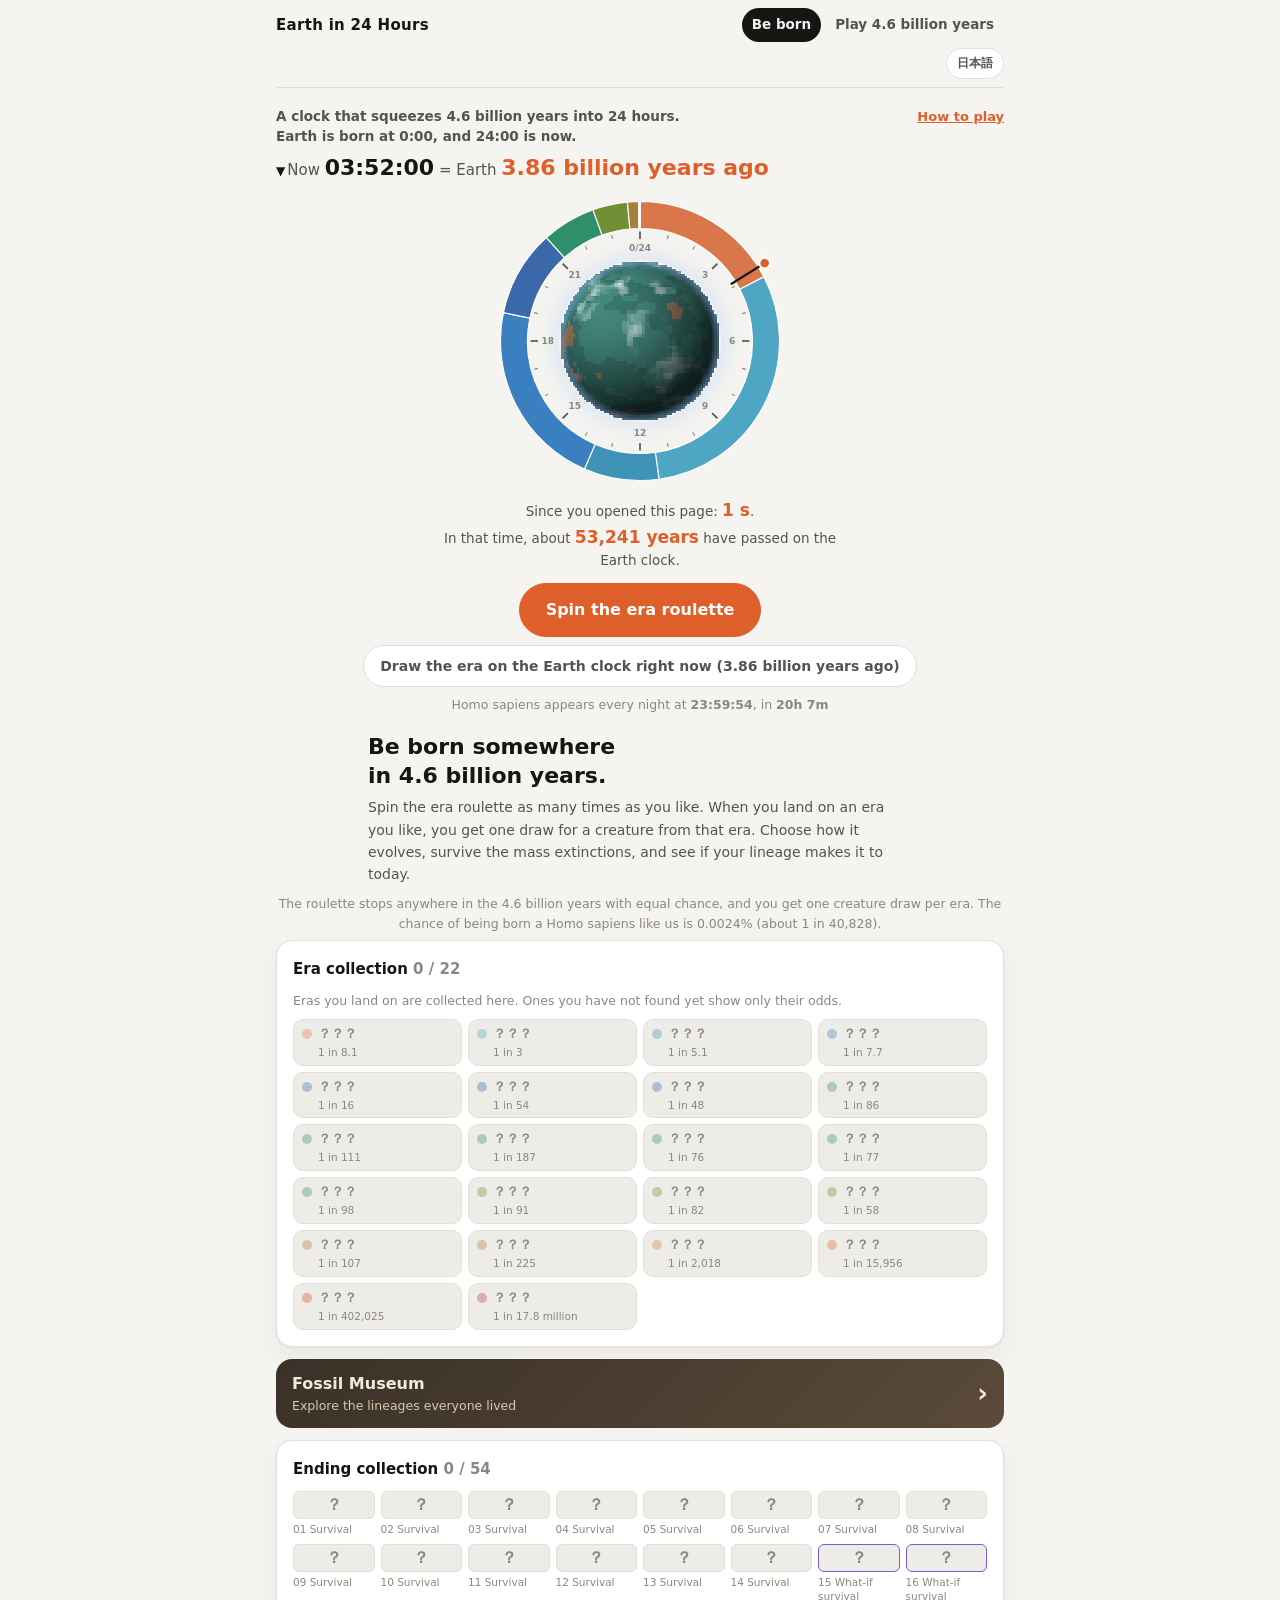
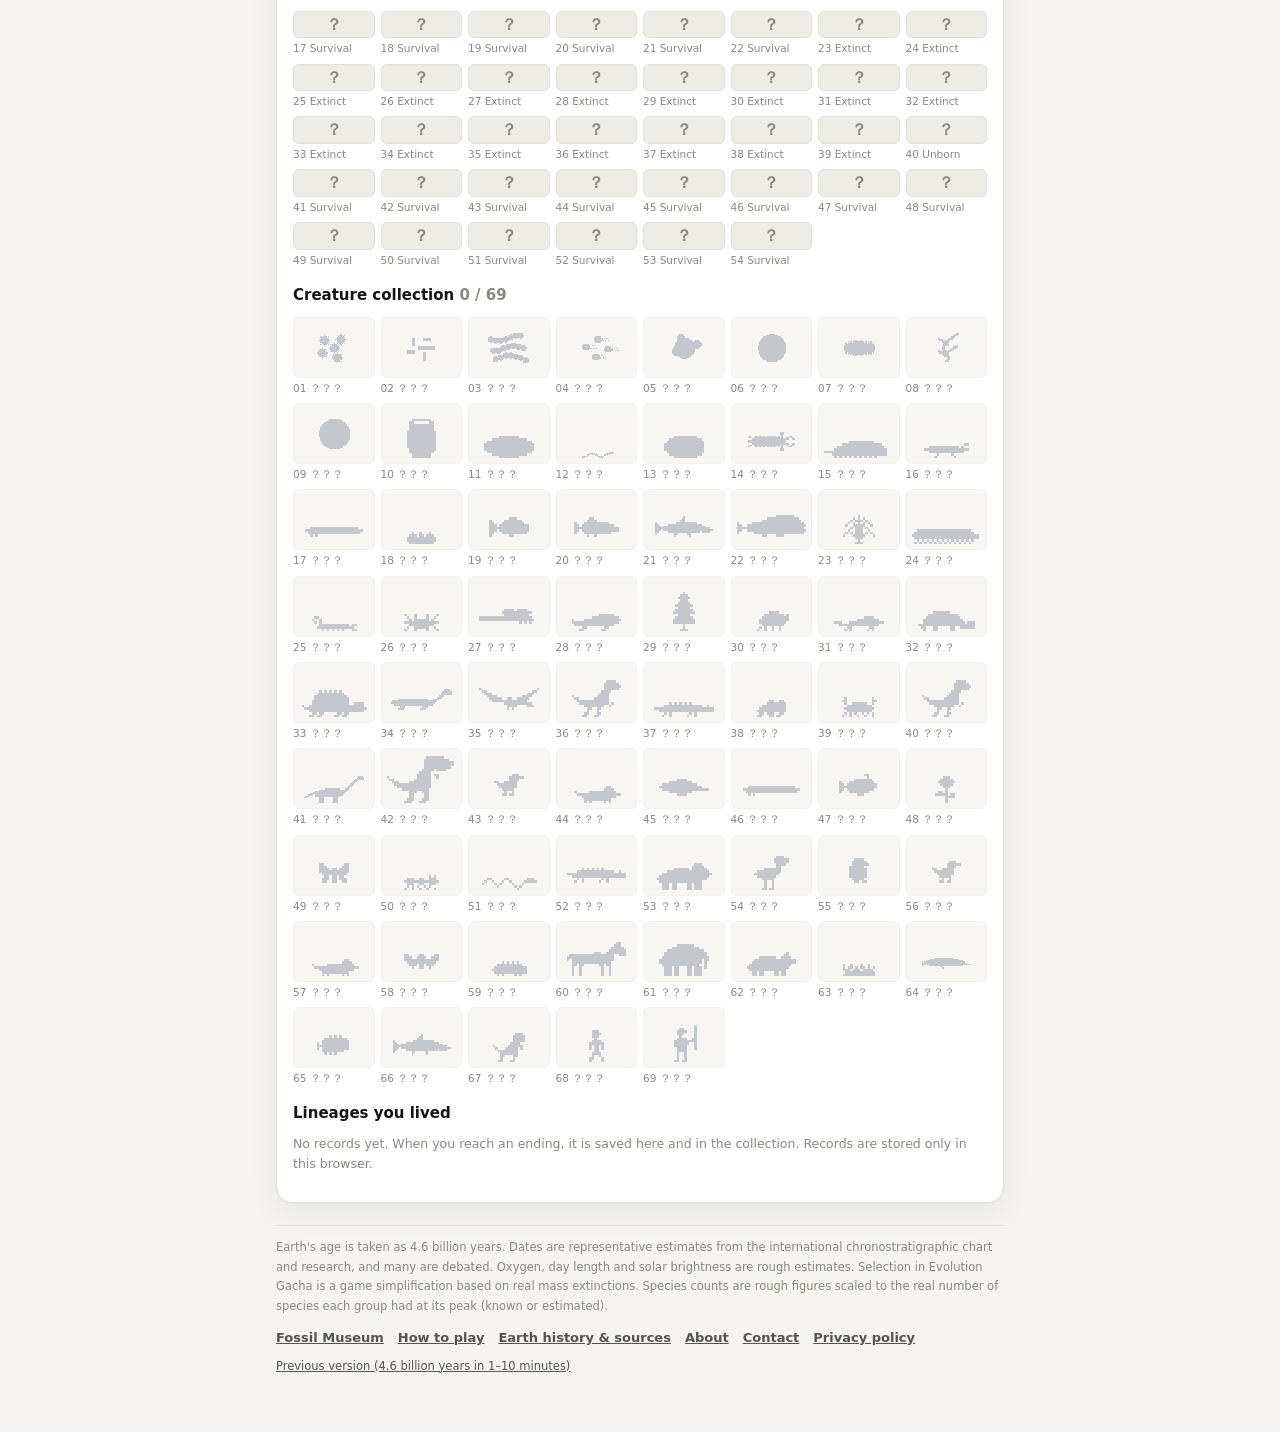
==== index.html @ 6fa8e4e4 "「地球をさかのぼる」を深める：本当の縮尺で長く・何%まで来たか・今に戻ったら宇宙の点へ・言葉を減らし任意の音 - 最後の10億年を画面5枚、46億年を画面40枚に（全体で約57枚） - 上に「46億年" ====
<!doctype html>
<html lang="ja">
<head>
<meta charset="utf-8">
<script src="move.js?v=202610272008"></script>
<link rel="canonical" href="https://earth24h.com/">
<meta name="viewport" content="width=device-width, initial-scale=1">
<title>地球の24時間</title>
<meta name="claude:viewport-fit-sides" content="cover">
<meta name="description" content="46億年のどこかに、生まれる。進化を選び、大量絶滅をくぐり抜けて、今日まで生き残れるか。日本時間の0:00に地球が生まれ、24:00が今。">
<meta property="og:title" content="地球の24時間">
<meta property="og:description" content="46億年のどこかに、生まれる。進化を選び、大量絶滅をくぐり抜けて、今日まで生き残れるか。日本時間の0:00に地球が生まれ、24:00が今。">
<meta property="og:type" content="website">
<meta property="og:url" content="https://earth24h.com/">
<meta property="og:image" content="https://earth24h.com/og.png">
<meta name="twitter:card" content="summary_large_image">
<meta name="twitter:image" content="https://earth24h.com/og.png">
<style>
  /* レイアウト：1カラムの縦スクロール。上に切り替えタブ、各画面はドット絵の風景から始まる */
  :root {
    color-scheme: light;
    --bg: #f5f4f0;
    --surface: #ffffff;
    --surface-2: #eeece6;
    --text: #151513;
    --text-2: #55534d;
    --muted: #8a877e;
    --line: #e1dfd7;
    --accent: #df5f2b;
    --accent-ink: #ffffff;
    --accent-soft: rgba(223, 95, 43, 0.12);
    --good: #2f8a5a;
    --bad: #c8402f;
    --dial-gap: #ffffff;
    --shadow: 0 1px 2px rgba(0,0,0,.04), 0 10px 30px rgba(0,0,0,.06);
  }
  @media (prefers-color-scheme: dark) {
    :root:not([data-theme="light"]) {
      color-scheme: dark;
      --bg: #0d0e11; --surface: #16171b; --surface-2: #1f2126; --text: #f3f2ee; --text-2: #c2c0b8; --muted: #8a877f;
      --line: #2a2c32; --accent: #f0773f; --accent-ink: #141413; --accent-soft: rgba(240, 119, 63, 0.16);
      --good: #4fbf85; --bad: #ef6b5a; --dial-gap: #16171b; --shadow: none;
    }
  }
  :root[data-theme="dark"] {
    color-scheme: dark;
    --bg: #0d0e11; --surface: #16171b; --surface-2: #1f2126; --text: #f3f2ee; --text-2: #c2c0b8; --muted: #8a877f;
    --line: #2a2c32; --accent: #f0773f; --accent-ink: #141413; --accent-soft: rgba(240, 119, 63, 0.16);
    --good: #4fbf85; --bad: #ef6b5a; --dial-gap: #16171b; --shadow: none;
  }
  * { box-sizing: border-box; }
  html, body { margin: 0; }
  body {
    background: var(--bg); color: var(--text); line-height: 1.6;
    font-family: system-ui, -apple-system, "Hiragino Kaku Gothic ProN", "Noto Sans JP", "Segoe UI", sans-serif;
    -webkit-font-smoothing: antialiased;
  }
  [hidden] { display: none !important; }
  .num { font-variant-numeric: tabular-nums; }
  .app {
    max-width: 760px; margin: 0 auto; padding-block: 0 56px;
    padding-left: max(16px, env(safe-area-inset-left, 0px)); padding-right: max(16px, env(safe-area-inset-right, 0px));
  }
  h1, h2, h3 { text-wrap: balance; }

  /* タブ */
  .topbar {
    position: sticky; top: env(safe-area-inset-top, 0px); z-index: 5; background: var(--bg);
    border-bottom: 1px solid var(--line); margin-bottom: 14px; padding: 8px 0 8px;
  }
  .tabs { display: flex; gap: 4px; align-items: center; }
  .livebar {
    display: flex; align-items: center; gap: 6px; width: 100%; margin-top: 6px; padding: 5px 10px;
    border: 1px solid var(--line); border-radius: 999px; background: var(--surface); color: var(--text-2);
    font: inherit; font-size: 12.5px; cursor: pointer; text-align: left; white-space: nowrap; overflow: hidden;
  }
  .livebar:hover { border-color: var(--accent); }
  .liverow { display: flex; gap: 6px; align-items: center; margin-top: 6px; }
  .liverow .livebar { margin-top: 0; flex: 1; min-width: 0; }
  .langbtn { flex: 0 0 auto; border: 1px solid var(--line); background: var(--surface); color: var(--text-2); border-radius: 999px; padding: 5px 10px; font: inherit; font-size: 12px; font-weight: 700; cursor: pointer; }
  .langbtn:hover { border-color: var(--accent); color: var(--accent); }
  .livebar .dot { width: 7px; height: 7px; border-radius: 50%; background: var(--accent); flex: 0 0 auto; animation: blink 2s ease-in-out infinite; }
  .livebar b { color: var(--text); font-variant-numeric: tabular-nums; }
  .livebar .ago { color: var(--accent); font-weight: 800; }
  .livebar .era { color: var(--muted); overflow: hidden; text-overflow: ellipsis; min-width: 0; }
  @keyframes blink { 50% { opacity: .3; } }
  .tabs .brand { font-weight: 900; font-size: 15px; margin-right: auto; align-self: center; letter-spacing: .02em; white-space: nowrap; }
  @media (max-width: 420px) { .tabs .brand { font-size: 13px; } .tab { font-size: 12.5px; padding: 6px 8px; } }
  html[lang="en"] .eqs { font-size: 0; }
  html[lang="en"] .eqs::after { content: "="; font-size: 12.5px; }
  @media (max-width: 480px) { html[lang="en"] .tabs .brand { display: none; } html[lang="en"] .tabs { justify-content: space-between; } }
  .tab {
    border: none; background: none; color: var(--text-2); font: inherit; font-size: 13.5px; font-weight: 700;
    padding: 6px 10px; border-radius: 999px; cursor: pointer; white-space: nowrap;
  }
  .tab[aria-selected="true"] { background: var(--text); color: var(--bg); }
  .tab:focus-visible, .btn:focus-visible, .opt:focus-visible { outline: 2px solid var(--accent); outline-offset: 2px; }

  .btn {
    display: inline-flex; align-items: center; justify-content: center; gap: 6px; text-decoration: none;
    border: 1px solid var(--line); background: var(--surface); color: var(--text-2);
    border-radius: 999px; padding: 9px 16px; font: inherit; font-size: 14px; font-weight: 700; cursor: pointer;
  }
  .btn:hover { border-color: var(--accent); color: var(--accent); }
  .btn.on { background: var(--text); color: var(--bg); border-color: var(--text); }
  .btn:disabled { opacity: .4; cursor: default; }
  .btn-primary { background: var(--accent); color: var(--accent-ink); border-color: var(--accent); font-size: 16px; padding: 13px 26px; }
  .btn-primary:hover { color: var(--accent-ink); filter: brightness(1.06); }
  .card { background: var(--surface); border: 1px solid var(--line); border-radius: 16px; padding: 16px; box-shadow: var(--shadow); margin-bottom: 12px; }
  .card h3 { font-size: 15px; margin: 0 0 10px; }
  .chip { display: inline-block; font-size: 12.5px; font-weight: 800; background: var(--accent-soft); color: var(--accent); border-radius: 999px; padding: 3px 11px; }
  .muted { color: var(--muted); }
  .small { font-size: 12.5px; }

  .scene {
    display: block; width: 100%; max-width: 100%; height: auto; aspect-ratio: 3 / 1;
    image-rendering: crisp-edges; image-rendering: pixelated;
    border-radius: 12px; border: 1px solid var(--line); background: var(--surface-2);
  }
  .scene-cap { font-size: 12.5px; color: var(--text-2); margin: 6px 2px 12px; min-height: 1.6em; }

  /* ダイヤル */
  .dial-wrap { position: relative; width: min(100%, 300px); max-width: 100%; aspect-ratio: 1; margin: 0 auto; }
  .dial-wrap svg { position: absolute; inset: 0; width: 100%; height: 100%; overflow: visible; }
  .dial-center { position: absolute; inset: 24%; display: flex; flex-direction: column; align-items: center; justify-content: center; text-align: center; pointer-events: none; }
  .dial-center .era { font-size: 12px; color: var(--text-2); font-weight: 700; line-height: 1.3; }
  .dial-center .clock { font-weight: 800; font-size: clamp(24px, 7vw, 34px); line-height: 1.15; }
  .dial-center .clock.long { font-size: clamp(15px, 4.4vw, 21px); }
  .dial-center .ago { font-size: 13px; color: var(--text-2); font-weight: 600; }
  .hour-label { fill: var(--muted); font-size: 12px; font-weight: 700; text-anchor: middle; dominant-baseline: middle; }
  .tick { stroke: var(--muted); stroke-width: 1.5; }
  .tick.major { stroke: var(--text-2); stroke-width: 2.2; }
  .era-seg { stroke: var(--dial-gap); stroke-width: 1.5; }
  .hand line { stroke: var(--text); stroke-width: 3; stroke-linecap: round; }
  .hand circle { fill: var(--accent); stroke: var(--dial-gap); stroke-width: 2.5; }

  /* ---------- いまの地球 ---------- */
  .jst { display: flex; flex-wrap: wrap; align-items: baseline; gap: 4px 10px; margin: 2px 0 8px; }
  .jst .big { font-size: clamp(30px, 9vw, 44px); font-weight: 900; line-height: 1.1; }
  .jst .eq { color: var(--muted); font-weight: 700; }
  .jst .ago { font-size: clamp(20px, 6vw, 28px); font-weight: 800; color: var(--accent); }
  .jst .lbl { width: 100%; font-size: 12.5px; color: var(--muted); font-weight: 700; letter-spacing: .04em; }
  .home-grid { display: grid; grid-template-columns: 1fr; gap: 12px; margin-bottom: 12px; }
  @media (min-width: 620px) { .home-grid { grid-template-columns: 300px 1fr; align-items: center; } }
  .bars { display: grid; gap: 10px; }
  .bar .row { display: flex; justify-content: space-between; font-size: 13px; }
  .bar .row b { font-variant-numeric: tabular-nums; }
  .bar .track { height: 6px; border-radius: 3px; background: var(--surface-2); overflow: hidden; margin-top: 4px; }
  .bar .fill { height: 100%; border-radius: 3px; background: var(--accent); }
  .bar .note { font-size: 11.5px; color: var(--muted); }
  .evt-card { background: var(--surface); border: 1px solid var(--line); border-radius: 14px; padding: 12px 14px; margin-bottom: 12px; }
  .evt-card .t { font-size: 12.5px; font-weight: 800; color: var(--accent); }
  .evt-card .n { font-size: 19px; font-weight: 800; line-height: 1.35; }
  .evt-card .s { font-size: 13px; color: var(--text-2); }
  .evt-card.pop { animation: pop .6s ease; }
  @keyframes pop { 0% { background: var(--accent-soft); transform: scale(.98); } 100% { transform: scale(1); } }
  .next-list { list-style: none; margin: 0; padding: 0; }
  .next-list li { display: grid; grid-template-columns: 72px 1fr auto; gap: 8px; align-items: baseline; padding: 7px 0; border-top: 1px solid var(--line); font-size: 13.5px; }
  .next-list li:first-child { border-top: none; }
  .next-list .tt { color: var(--accent); font-weight: 800; font-variant-numeric: tabular-nums; }
  .next-list .cd { color: var(--muted); font-size: 12px; white-space: nowrap; font-variant-numeric: tabular-nums; }
  .next-list .nm { min-width: 0; }
  .next-list .nm small { display: block; color: var(--muted); font-size: 11.5px; }
  .kind-ai .nm { color: var(--accent); font-weight: 700; }
  .human-cd { text-align: center; margin: 4px 0 14px; font-size: 14px; color: var(--text-2); }
  .human-cd b { color: var(--text); }
  details.log { font-size: 13px; color: var(--text-2); }
  details.log summary { cursor: pointer; font-weight: 700; padding: 6px 2px; }
  details.log ol { list-style: none; margin: 4px 0 0; padding: 0; max-height: 300px; overflow: auto; }
  details.log li { padding: 5px 2px; border-top: 1px solid var(--line); }
  details.log li .tt { color: var(--accent); font-weight: 700; margin-right: 6px; font-variant-numeric: tabular-nums; }
  body.final .jst .big { color: var(--accent); }

  /* ---------- 今を拡大 ---------- */
  .lead { color: var(--text-2); font-size: 14.5px; margin: 0 0 12px; }
  .zoom-level { margin-bottom: 12px; }
  .zoom-level .range { font-size: 12.5px; color: var(--muted); margin: -6px 0 8px; }
  .zoom-level svg { display: block; width: 100%; height: auto; margin-bottom: 6px; }
  .z-axis { stroke: var(--line); stroke-width: 4; stroke-linecap: round; }
  .z-dot { fill: var(--accent); }
  .z-dot.ai { fill: #7a5ae0; }
  .z-end { fill: var(--muted); font-size: 11px; }
  .z-list { list-style: none; margin: 0; padding: 0; }
  .z-list li { display: grid; grid-template-columns: 88px 1fr; gap: 8px; padding: 6px 0; border-top: 1px solid var(--line); font-size: 13.5px; }
  .z-list .yr { color: var(--text-2); font-weight: 700; font-variant-numeric: tabular-nums; }
  .z-list .nm small { display: block; color: var(--muted); font-size: 11.5px; }
  .ai-head { display: grid; gap: 6px; margin-bottom: 12px; }
  .ai-stat { background: var(--accent-soft); border-radius: 12px; padding: 10px 12px; font-size: 14px; }
  .ai-stat b { color: var(--accent); }
  .ai-list { list-style: none; margin: 0; padding: 0; position: relative; }
  .ai-list li { position: relative; padding: 0 0 14px 22px; }
  .ai-list li::before { content: ""; position: absolute; left: 5px; top: 8px; bottom: -6px; width: 2px; background: var(--line); }
  .ai-list li:last-child::before { display: none; }
  .ai-list li::after { content: ""; position: absolute; left: 0; top: 4px; width: 12px; height: 12px; border-radius: 50%; background: var(--surface); border: 2px solid #7a5ae0; }
  .ai-list li.now::after { background: var(--accent); border-color: var(--accent); }
  .ai-list .yr { font-weight: 900; font-size: 15px; }
  .ai-list .ttl { font-weight: 800; }
  .ai-list .dsc { font-size: 13.5px; color: var(--text-2); }
  .ai-list .clk { font-size: 11.5px; color: var(--muted); font-variant-numeric: tabular-nums; }

  /* ---------- 進化ガチャ ---------- */
  .gacha-actions { display: flex; justify-content: center; margin: 12px 0; }
  .cert { border: 1.5px solid var(--text); border-radius: 14px; overflow: hidden; background: var(--surface); margin-bottom: 12px; }
  .cert-head { display: flex; justify-content: space-between; align-items: center; background: var(--text); color: var(--bg); padding: 8px 14px; font-weight: 800; font-size: 13px; }
  .cert-body { padding: 14px; }
  .start-box { border-top: 1px dashed var(--line); margin-top: 12px; padding-top: 12px; display: flex; flex-direction: column; align-items: center; gap: 8px; }
  .cert-modal { padding: 8px; }
  .cert-modal .cert { width: min(100%, 420px); max-height: 100%; overflow: auto; margin: 0; }
  .cert-modal .cert-head { padding: 6px 12px; }
  .cert-modal .cert-body { padding: 8px 12px 12px; }
  .cert-modal .cert .who { font-size: 19px; line-height: 1.3; margin: 0; }
  .cert-modal .b-pic { width: 128px; margin: 4px auto; }
  .cert-modal .cert .about { font-size: 12px; line-height: 1.5; margin: 2px 0 4px; padding: 6px 9px; }
  .cert-modal .cert .line { font-size: 12px; line-height: 1.4; }
  .cert-modal .cert dl { margin-top: 6px; gap: 4px 12px; }
  .cert-modal .cert dt { font-size: 11px; }
  .cert-modal .cert dd { font-size: 12.5px; }
  .cert-modal .start-box { margin-top: 10px; padding-top: 10px; gap: 6px; }
  .cert-x { margin-left: auto; background: none; border: none; color: inherit; font: inherit; font-size: 20px; line-height: 1; padding: 0 0 0 12px; cursor: pointer; }
  .cert-head { gap: 10px; }
  .reopen { display: flex; justify-content: center; margin: 4px 0 12px; }
  .cert .who { font-size: 24px; font-weight: 900; line-height: 1.3; margin: 2px 0 6px; }
  .cert .line { font-size: 14px; color: var(--text-2); }
  .cert dl { display: grid; grid-template-columns: 1fr 1fr; gap: 8px 14px; margin: 12px 0 0; }
  .cert dt { font-size: 11.5px; color: var(--muted); }
  .cert dd { margin: 0; font-size: 14px; font-weight: 700; }
  .traits { display: grid; gap: 6px; margin-top: 12px; }
  .trait { display: grid; grid-template-columns: 52px 1fr 28px; gap: 8px; align-items: center; font-size: 12.5px; }
  .trait .track { height: 6px; border-radius: 3px; background: var(--surface-2); overflow: hidden; }
  .trait .fill { height: 100%; background: var(--accent); border-radius: 3px; transition: width .4s ease; }
  .trait b { text-align: right; font-variant-numeric: tabular-nums; }
  .rivals { list-style: none; margin: 0; padding: 0; }
  .rivals li { display: flex; justify-content: space-between; gap: 10px; padding: 7px 0; border-top: 1px solid var(--line); font-size: 13.5px; }
  .rivals li:first-child { border-top: none; }
  .rivals .st { white-space: nowrap; font-weight: 700; font-variant-numeric: tabular-nums; }
  .rivals .dead { color: var(--bad); }
  .rivals .live { color: var(--good); }
  .rivals small { display: block; color: var(--muted); font-size: 11.5px; }
  .lengths { display: grid; grid-template-columns: repeat(3, 1fr); gap: 8px; margin: 12px 0; }
  .len { position: relative; border: 1.5px solid var(--line); border-radius: 12px; padding: 10px; text-align: center; cursor: pointer; background: var(--surface); }
  .len input { position: absolute; opacity: 0; pointer-events: none; }
  .len b { display: block; font-size: 16px; }
  .len span { font-size: 11.5px; color: var(--text-2); }
  .len:has(input:checked) { border-color: var(--accent); box-shadow: 0 0 0 3px var(--accent-soft); }
  .len:has(input:focus-visible) { outline: 2px solid var(--accent); outline-offset: 2px; }
  .none-box { text-align: center; }
  .none-box .big { font-size: 21px; font-weight: 900; margin: 10px 0 4px; }
  .none-box p { margin: 0 0 6px; font-size: 13.5px; }

  /* プレイ */
  .p-top { display: flex; flex-wrap: wrap; justify-content: space-between; align-items: baseline; gap: 4px 10px; margin-bottom: 8px; }
  .p-clock { font-size: 22px; font-weight: 900; }
  .p-ago { font-weight: 800; color: var(--accent); }
  .p-rate { font-size: 12px; color: var(--muted); }
  .controls { display: flex; flex-wrap: nowrap; gap: 5px; justify-content: center; margin: 4px 0 12px; }
  .controls .btn { padding: 8px 11px; font-size: 13.5px; white-space: nowrap; min-width: 0; }
  @media (max-width: 400px) { .controls { gap: 4px; } .controls .btn { padding: 7px 8px; font-size: 12.5px; } }
  .choice, .event {
    border: 2px solid var(--accent); border-radius: 16px; padding: 14px; margin-bottom: 12px; background: var(--surface);
    box-shadow: 0 8px 30px rgba(0,0,0,.08);
  }
  .choice .kick, .event .kick { font-size: 12px; font-weight: 800; color: var(--accent); letter-spacing: .04em; }
  .choice .q { font-size: 18px; font-weight: 900; line-height: 1.4; margin: 4px 0 6px; }
  .choice .ctx { font-size: 13.5px; color: var(--text-2); margin: 0 0 10px; }
  .opts { display: grid; gap: 8px; }
  .opt {
    text-align: left; border: 1.5px solid var(--line); background: var(--bg); color: var(--text); border-radius: 12px;
    padding: 10px 12px; cursor: pointer; font: inherit;
  }
  .opt:hover { border-color: var(--accent); }
  .opt b { display: block; font-size: 15px; }
  .opt span { display: block; font-size: 12.5px; color: var(--text-2); }
  .chips { display: flex; flex-wrap: wrap; gap: 4px; margin-top: 6px; }
  .opt .fut { display: block; font-style: normal; font-size: 12px; font-weight: 700; color: var(--accent); margin-top: 5px; }
  .ch-box .opt .fut { color: #ffb36b; }
  .chips i { font-style: normal; font-size: 11.5px; font-weight: 800; border-radius: 6px; padding: 1px 7px; font-variant-numeric: tabular-nums; }
  .chips .up { background: rgba(47, 138, 90, .14); color: var(--good); }
  .chips .down { background: rgba(200, 64, 47, .12); color: var(--bad); }
  .chips .form { background: var(--accent); color: var(--accent-ink); }
  .chips .hab { background: var(--surface-2); color: var(--text-2); }
  .event { border-color: var(--bad); }
  .event .kick { color: var(--bad); }
  .event .ttl { font-size: 18px; font-weight: 900; margin: 4px 0; }
  .event .fact { font-size: 13.5px; color: var(--text-2); margin: 0 0 10px; }
  .event .you { font-size: 15px; font-weight: 800; margin-bottom: 8px; }
  .event .you.dead { color: var(--bad); }
  .event .you.live { color: var(--good); }
  .event .real { font-size: 13px; color: var(--text-2); background: var(--surface-2); border-radius: 10px; padding: 8px 10px; margin: 0 0 10px; }
  .lin-head { display: flex; justify-content: space-between; align-items: flex-start; gap: 10px; }
  .lin-head .nm { font-size: 18px; font-weight: 900; line-height: 1.3; }
  .lin-head .sub { font-size: 12.5px; color: var(--text-2); }
  .species { text-align: right; }
  .species b { font-size: 28px; font-weight: 900; line-height: 1; font-variant-numeric: tabular-nums; }
  .species span { display: block; font-size: 11.5px; color: var(--muted); }
  .risk { margin-top: 10px; }
  .risk .track { height: 8px; border-radius: 4px; background: linear-gradient(90deg, var(--good), #e0b03a, var(--bad)); position: relative; }
  .risk .pin { position: absolute; top: -3px; width: 4px; height: 14px; background: var(--text); border-radius: 2px; transform: translateX(-2px); transition: left .4s ease; }
  .risk .row { display: flex; justify-content: space-between; font-size: 11.5px; color: var(--muted); margin-top: 3px; }
  .p-clockrow { display: flex; align-items: center; gap: 10px; margin-bottom: 8px; }
  .mini-dial { position: relative; width: 66px; height: 66px; flex: 0 0 auto; }
  .dm { stroke: var(--surface); stroke-width: 7; transform-box: fill-box; transform-origin: center; }
  .dm-choice { fill: var(--accent); }
  .dm-evo { fill: #7a5ae0; }
  .dm-event { fill: #e0a03a; }
  .dm-dead { fill: var(--bad); }
  .dm-birth { fill: var(--surface); stroke: var(--text); stroke-width: 7; }
  .dm.new { animation: dmpop 1s ease-out; }
  @keyframes dmpop { 0% { transform: scale(3.2); opacity: .15; } 55% { transform: scale(.85); opacity: 1; } 100% { transform: scale(1); } }
  .mini-dial svg { position: absolute; inset: 0; width: 100%; height: 100%; overflow: visible; }
  .mini-dial .hour-label { display: none; }
  .p-clockcol { display: flex; flex-direction: column; min-width: 0; }
  .p-clockcol .p-clock { line-height: 1.2; }
  .linemap { display: block; width: 100%; height: auto; margin-bottom: 8px; }
  .lm-axis { fill: var(--surface-2); }
  .lm-label { fill: var(--muted); font-size: 20px; }
  .lm-cursor { stroke: var(--text); stroke-width: 3; }
  .lm-choice { fill: var(--accent); }
  .lm-evo { fill: #7a5ae0; }
  .lm-event { fill: #e0a03a; }
  .lm-dead { stroke: var(--bad); stroke-width: 3; }
  .lm-birth { fill: var(--surface); stroke: var(--text); stroke-width: 2; }
  .plog { list-style: none; margin: 0; padding: 0; max-height: 360px; overflow: auto; }
  .plog li { position: relative; padding: 6px 0 8px 20px !important; border-top: none !important; }
  .plog li::before { content: ""; position: absolute; left: 5px; top: 14px; bottom: -6px; width: 2px; background: var(--line); }
  .plog li:last-child::before { display: none; }
  .plog li::after { content: ""; position: absolute; left: 1px; top: 9px; width: 10px; height: 10px; border-radius: 50%; background: var(--surface); border: 2px solid var(--muted); }
  .plog li.k-choice::after { background: var(--accent); border-color: var(--accent); }
  .plog li.k-evo::after { background: #7a5ae0; border-color: #7a5ae0; border-radius: 2px; transform: rotate(45deg); }
  .plog li.k-event::after { background: #e0a03a; border-color: #e0a03a; }
  .plog li.k-dead::after { background: var(--bad); border-color: var(--bad); }
  .plog li.k-rival::after { width: 6px; height: 6px; left: 3px; top: 11px; }
  .plog li.k-rival { color: var(--muted); font-size: 12.5px; }
  .plog li.k-evo { font-weight: 800; }
  .plog li.k-life::after { width: 6px; height: 6px; left: 3px; top: 11px; background: var(--good); border-color: var(--good); }
  .plog li.k-life { color: var(--text-2); }
  .plog .chips { margin-top: 3px; }
  .lm-life { fill: var(--good); opacity: .75; }
  .lm-world { fill: var(--muted); opacity: .6; }
  .plog li.k-boom::after { width: 7px; height: 7px; left: 2.5px; top: 10px; background: var(--good); border-color: var(--good); border-radius: 2px; }
  .plog li.k-bust::after { width: 7px; height: 7px; left: 2.5px; top: 10px; background: var(--bad); border-color: var(--bad); border-radius: 2px; }
  .plog li.k-boom .tt, .plog li.k-bust .tt { color: var(--text-2); }
  .lm-boom { fill: var(--good); } .lm-bust { fill: var(--bad); }
  .plog li.k-world { color: var(--muted); font-size: 12.5px; }
  .plog li.k-world::after { width: 5px; height: 5px; left: 3.5px; top: 11px; background: var(--muted); border-color: var(--muted); opacity: .7; }
  .hab-note { display: block; font-size: 10.5px; line-height: 1.35; color: var(--muted); font-weight: 400; margin-top: 1px; }
  .card #p-log { margin-top: 14px; padding-top: 10px; border-top: 1px solid var(--line); }
  .trait { position: relative; }
  .trait .dl { position: absolute; right: 0; top: -15px; font-style: normal; font-size: 11.5px; font-weight: 900; opacity: 0; pointer-events: none; font-variant-numeric: tabular-nums; }
  .trait .dl.up { color: var(--good); }
  .trait .dl.down { color: var(--bad); }
  .trait .dl.show { animation: dlpop 2s ease-out; }
  @keyframes dlpop { 0% { opacity: 0; transform: translateY(6px); } 12% { opacity: 1; transform: none; } 75% { opacity: 1; } 100% { opacity: 0; transform: translateY(-4px); } }
  .traits.compact { grid-template-columns: repeat(5, minmax(0, 1fr)); gap: 6px; margin-top: 14px; }
  .traits.compact .trait { grid-template-columns: minmax(0, 1fr) auto; grid-template-areas: "l v" "t t"; gap: 3px 2px; font-size: 11.5px; }
  .traits.compact .trait > span { grid-area: l; white-space: nowrap; overflow: hidden; text-overflow: ellipsis; color: var(--text-2); }
  .traits.compact .trait b { grid-area: v; }
  .traits.compact .trait .track { grid-area: t; }
  .ev-box { max-height: 100%; overflow: auto; text-align: left; border-color: #6a2a26; }
  .ev-box.hit { animation: evhit .6s ease; }
  @keyframes evhit { 0% { transform: translateX(0); box-shadow: 0 0 0 0 rgba(255, 90, 70, .8); } 20% { transform: translateX(-6px); } 40% { transform: translateX(5px); } 60% { transform: translateX(-3px); } 100% { transform: none; box-shadow: 0 0 50px 10px rgba(255, 90, 70, 0); } }
  .ev-kick { font-size: 12px; font-weight: 900; color: #ff8a78; letter-spacing: .06em; }
  .ev-box .ttl { font-size: 19px; font-weight: 900; line-height: 1.35; margin: 2px 0 10px; }
  .ev-box canvas.scene { width: 100%; aspect-ratio: 3 / 1; border-radius: 10px; margin: 0 0 10px; background: #1a2232; border-color: #2a3348; cursor: default; }
  .ch-box { border-color: #7a4a2a; }
  .ch-box .ev-kick { color: #ffb36b; }
  .ch-box .opt { background: #141b28; border-color: #2a3348; color: #eef2f8; }
  .ch-box .opt:hover, .ch-box .opt:focus-visible { border-color: #ffb36b; }
  .ch-box .opt span { color: #b8c4d6; }
  .ch-box .chips .up { background: rgba(127, 224, 168, .15); color: #7fe0a8; }
  .ch-box .chips .down { background: rgba(255, 138, 120, .15); color: #ff8a78; }
  .ch-box .chips .hab { background: #222b3c; color: #b8c4d6; }
  .b-pic { display: block; width: min(100%, 256px); height: auto; aspect-ratio: 4 / 3; margin: 8px auto 4px; image-rendering: crisp-edges; image-rendering: pixelated;
    border-radius: 12px; background: radial-gradient(circle, #24365c 0%, #0c111b 75%); }
  .cert .about { font-size: 13.5px; line-height: 1.65; color: var(--text-2); background: var(--surface-2); border-radius: 10px; padding: 8px 10px; margin: 6px 0 4px; }
  .ev-box .fact { font-size: 13.5px; color: #b8c4d6; margin: 0 0 10px; }
  .ev-box .you { font-size: 15px; font-weight: 900; margin-bottom: 8px; }
  .ev-box .you.dead { color: #ff8a78; }
  .ev-box .you.live { color: #7fe0a8; }
  .ev-box .real { font-size: 13px; color: #d6deea; background: #1a2232; border-radius: 10px; padding: 8px 10px; margin: 0 0 10px; }
  .ev-box .rivals li { border-top-color: #2a3348; }
  .ev-box .rivals .live { color: #7fe0a8; }
  .ev-box .rivals .dead { color: #ff8a78; }
  .ev-box .rivals .muted { color: #8794a8; }
  .ev-box .btn { display: block; margin: 12px auto 0; }
  .lockmark { width: 9px; height: 11px; margin-left: 4px; vertical-align: -1px; opacity: .7; }
  .z-lock { text-align: center; padding: 22px 14px; }
  .z-lock-ic { width: 30px; height: 36px; color: var(--muted); }
  .z-lock .big { font-size: 19px; font-weight: 900; margin: 8px 0 6px; }
  .z-lock p { color: var(--text-2); font-size: 14px; margin: 0 0 14px; }
  .unlock { display: flex; flex-wrap: wrap; align-items: center; justify-content: center; gap: 6px 10px; background: var(--accent-soft); border-radius: 12px;
    padding: 10px 12px; margin: 0 0 12px; font-size: 14px; font-weight: 800; }
  .chain { display: flex; flex-wrap: wrap; align-items: center; gap: 4px 2px; }
  .chain .form { display: flex; flex-direction: column; align-items: center; width: 76px; text-align: center; }
  .chain canvas { width: 64px; height: 48px; image-rendering: crisp-edges; image-rendering: pixelated; background: var(--surface-2); border-radius: 8px; }
  .chain .fn { font-size: 11px; line-height: 1.3; color: var(--text-2); margin-top: 3px; }
  .chain .arrow { color: var(--muted); font-weight: 900; }
  .evo-modal { position: fixed; inset: 0; z-index: 20; background: rgba(6, 8, 14, .82); display: flex; align-items: center; justify-content: center;
    padding: max(16px, env(safe-area-inset-top, 0px)) max(16px, env(safe-area-inset-right, 0px)) max(16px, env(safe-area-inset-bottom, 0px)) max(16px, env(safe-area-inset-left, 0px)); }
  .evo-box { width: min(100%, 360px); background: #0c111b; border: 1px solid #2a3348; border-radius: 18px; padding: 18px 16px; text-align: center; color: #eef2f8; }
  .evo-msg { font-size: 16px; font-weight: 900; min-height: 3em; margin: 0 0 10px; }
  .evo-box canvas { width: 256px; max-width: 100%; height: auto; aspect-ratio: 4 / 3; image-rendering: crisp-edges; image-rendering: pixelated;
    border-radius: 14px; background: radial-gradient(circle, #24365c 0%, #0c111b 70%); cursor: pointer; }
  .evo-modal.done canvas { animation: evoglow 1.2s ease-out; }
  .gacha-modal .evo-msg { min-height: 0; }
  .g-name { font-size: 22px; font-weight: 900; min-height: 1.4em; margin-top: 8px; letter-spacing: .02em; }
  .g-sub { font-size: 12.5px; color: #9fb0c8; min-height: 1.3em; }
  .g-row { display: flex; flex-wrap: wrap; justify-content: center; gap: 4px; margin-top: 10px; }
  .evo-box .g-row canvas { width: 40px; aspect-ratio: 4 / 3; border-radius: 5px; background: #141b2a; box-shadow: none; }
  .evo-box .g-row canvas.on { outline: 2px solid #ffd84a; outline-offset: 1px; }
  .gacha-modal.done .g-name { color: #ffd84a; animation: gpop .5s ease-out; }
  .gacha-modal.done .g-row canvas { animation: none; }
  @keyframes gpop { 0% { transform: scale(1.6); opacity: 0; } 100% { transform: none; opacity: 1; } }
  @keyframes evoglow { 0% { box-shadow: 0 0 0 0 rgba(255, 216, 74, .9); } 100% { box-shadow: 0 0 60px 20px rgba(255, 216, 74, 0); } }
  .evo-sub { font-size: 13px; color: #9fb0c8; min-height: 1.4em; margin: 8px 0 12px; }
  .dn-grid { display: grid; grid-template-columns: repeat(8, 1fr); gap: 4px; margin: 0 0 10px; }
  .dn-cell { position: relative; aspect-ratio: 4 / 3; border-radius: 5px; background: #1a2234; overflow: hidden; display: flex; align-items: center; justify-content: center; color: #56607a; font-weight: 900; font-size: 12px; }
  .dn-cell.form { background: #141b2a; }
  .evo-box .dn-cell canvas { width: 100%; height: 100%; aspect-ratio: auto; border-radius: 0; background: none; cursor: default; object-fit: cover; display: block; }
  .evo-box .dn-cell.form canvas { object-fit: contain; }
  .dn-cell.locked canvas { opacity: .5; }
  .dn-cell.glow { overflow: visible; z-index: 1; animation: dnglow .3s ease-in-out infinite alternate; }
  @keyframes dnglow { from { background: #2a3550; box-shadow: 0 0 0 0 rgba(255, 216, 74, .3); } to { background: #fff6c8; color: #fff6c8; box-shadow: 0 0 16px 5px rgba(255, 216, 74, .95); } }
  .dn-cell.new { outline: 2px solid #ffd84a; outline-offset: 1px; z-index: 1; }
  .dn-cell.fill { animation: dnfill .7s ease-out; }
  @keyframes dnfill { 0% { transform: scale(2); filter: brightness(4); box-shadow: 0 0 24px 8px rgba(255, 216, 74, .9); } 100% { transform: none; filter: none; box-shadow: 0 0 0 0 rgba(255, 216, 74, 0); } }
  .dn-cap { font-size: 14px; font-weight: 800; min-height: 1.4em; margin: 0 0 2px; color: #ffd84a; }
  .dn-count { font-size: 13px; color: #9fb0c8; margin: 0 0 12px; }
  .plog li { font-size: 13.5px; }
  .plog li:first-child { border-top: none; }
  .plog .tt { color: var(--accent); font-weight: 700; font-size: 12px; display: block; font-variant-numeric: tabular-nums; }
  .plog .dead { color: var(--bad); font-weight: 800; }

  /* 結果 */
  .res-hero { text-align: center; padding: 10px 0 14px; }
  .scale-hero { margin: 6px auto 0; line-height: 1.35; }
  .scale-hero:empty { display: none; }
  .scale-hero .sh-lead { display: block; font-size: 13px; color: var(--text-2); }
  .scale-hero .sh-big { display: block; font-size: 22px; font-weight: 900; color: var(--accent); }
  .card.story .r-lead { font-weight: 700; color: var(--text); margin: 0 0 6px; }
  .ctrl-wrap { position: relative; }
  .p-fact { position: absolute; left: 0; right: 0; top: -4px; z-index: 3; padding: 7px 10px; border-radius: 10px; background: rgba(12, 17, 27, .9); color: #eef2f8; transition: opacity .8s ease;
    font-size: 13px; line-height: 1.5; cursor: pointer; animation: factin .35s ease-out; }
  .p-fact b { display: block; font-size: 11px; color: #ffd84a; }
  .p-fact.out { opacity: 0; }
  @keyframes factin { from { opacity: 0; transform: translateY(6px); } to { opacity: 1; transform: none; } }
  .res-hero .kick { font-size: 13px; font-weight: 800; color: var(--muted); letter-spacing: .06em; }
  .res-hero .big { font-size: clamp(34px, 10vw, 52px); font-weight: 900; line-height: 1.15; }
  .res-hero .big.dead { color: var(--bad); }
  .res-hero .big.live { color: var(--good); }
  .res-hero p { color: var(--text-2); margin: 8px auto 0; max-width: 560px; }
  .stats { list-style: none; margin: 0; padding: 0; }
  .stats li { display: flex; justify-content: space-between; gap: 12px; padding: 8px 0; border-top: 1px solid var(--line); font-size: 14px; }
  .stats li:first-child { border-top: none; }
  .stats .val { font-weight: 800; text-align: right; font-variant-numeric: tabular-nums; }
  .path { margin: 0; padding-left: 20px; font-size: 14px; }
  .path li { padding: 3px 0; }
  .fact-big { text-align: center; font-size: 14px; color: var(--text-2); margin: 14px 0; }
  .daily-btn { display: flex; flex-direction: column; align-items: center; gap: 1px; width: min(100%, 340px); border: 1.5px solid var(--accent); border-radius: 16px;
    background: var(--accent-soft); color: var(--text); font: inherit; padding: 8px 14px; cursor: pointer; }
  .daily-btn .dt { font-weight: 900; font-size: 15px; color: var(--accent); }
  .daily-btn .ds { font-size: 12px; color: var(--text-2); line-height: 1.45; }
  .daily-btn:hover { box-shadow: 0 0 0 3px var(--accent-soft); }
  .daily-tag { display: inline-block; font-size: 12px; font-weight: 900; color: var(--accent-ink); background: var(--accent); border-radius: 999px; padding: 2px 10px; }
  .cert-head .daily-tag { margin-left: 8px; font-size: 11px; padding: 1px 8px; }
  .res-hero .daily-tag { margin-bottom: 4px; }
  .since { color: var(--accent) !important; font-weight: 700; }
  .exhibit { margin-top: 12px; padding-top: 12px; border-top: 1px dashed var(--line); text-align: center; }
  .exhibit .ex-note { font-size: 11.5px; color: var(--muted); margin: 6px 0 0; }
  .exhibit .ex-note a { color: var(--accent); font-weight: 800; }
  .museum-link { display: grid; grid-template-columns: 1fr auto; grid-template-areas: "t a" "s a"; align-items: center; gap: 0 10px; text-decoration: none;
    background: linear-gradient(135deg, #3a3128, #5b4a38); color: #f4ead6; border-radius: 16px; padding: 12px 16px; margin: 0 0 12px; }
  .museum-link .ml-t { grid-area: t; font-weight: 900; font-size: 16px; }
  .museum-link .ml-s { grid-area: s; font-size: 12.5px; color: #d8c8ac; }
  .museum-link .ml-a { grid-area: a; font-size: 26px; font-weight: 900; }
  .story p { margin: 0; font-size: 15px; line-height: 1.9; color: var(--text); }
  .r-actions { margin: -4px 0 14px; display: grid; gap: 10px; }
  .share-box { border: 1px solid var(--line); border-radius: 14px; background: var(--surface); padding: 8px 10px 8px; }
  .sb-h { font-size: 11.5px; font-weight: 800; color: var(--muted); letter-spacing: .04em; margin: 0 2px 6px; }
  .sb-row { display: grid; grid-auto-flow: column; grid-auto-columns: minmax(0, 1fr); gap: 6px; }
  .sb { display: flex; flex-direction: column; align-items: center; justify-content: center; gap: 3px; padding: 7px 2px 6px; border: none; border-radius: 10px;
    background: var(--surface-2); color: var(--text); font: inherit; font-size: 11.5px; font-weight: 800; line-height: 1.25; text-align: center; text-decoration: none; cursor: pointer; min-width: 0; }
  .sb[hidden] { display: none; }
  .sb span { word-break: keep-all; }
  .sb svg { width: 20px; height: 20px; fill: none; stroke: currentColor; stroke-width: 2; stroke-linecap: round; stroke-linejoin: round; }
  .sb:hover { box-shadow: inset 0 0 0 1.5px var(--accent); }
  .sb-x { background: #111; color: #fff; }
  .share-box .copy-ok { min-height: 0; margin: 4px 0 0; }
  .share-box .copy-ok:empty { display: none; }
  .next-row { display: flex; gap: 6px; align-items: center; }
  .review .rv-h { font-size: 14px; font-weight: 800; margin: 0 0 8px; }
  .rv-dots { display: grid; grid-template-columns: repeat(20, 1fr); gap: 3px; max-width: 320px; margin: 0 0 6px; }
  .rv-dots i, .rv-legend i { display: block; aspect-ratio: 1; border-radius: 50%; background: var(--surface-2); }
  .rv-dots i.live, .rv-legend i.live { background: var(--good); }
  .rv-dots i.dead, .rv-legend i.dead { background: var(--muted); opacity: 0.45; }
  .rv-dots i.me, .rv-legend i.me { box-shadow: 0 0 0 2px var(--surface), 0 0 0 4px var(--accent); opacity: 1; }
  .rv-legend { display: flex; align-items: center; flex-wrap: wrap; gap: 4px 6px; font-size: 11.5px; color: var(--muted); margin: 0 0 8px; }
  .rv-legend i { width: 9px; } .rv-legend i.me { background: var(--surface-2); margin-left: 3px; } .rv-legend span { margin-right: 6px; }
  .rv-big { font-size: 20px; font-weight: 900; color: var(--accent); line-height: 1.35; margin: 0 0 2px; }
  .rv-note { font-size: 13.5px; color: var(--text-2); margin: 0; }
  .rv-big:empty, .rv-note:empty, .rv-wait[hidden] { display: none; }
  .rv-fork { border-top: 1px solid var(--line); margin-top: 12px; padding-top: 10px; }
  .rv-k { font-size: 12px; font-weight: 800; color: var(--muted); margin: 0 0 2px; }
  .rv-sub { font-size: 11.5px; color: var(--muted); margin: -4px 0 6px; }
  .rv-opts { list-style: none; margin: 0 0 8px; padding: 0; }
  .rv-opts li { display: grid; grid-template-columns: minmax(0, 1fr) 30% 3.2em; gap: 8px; align-items: center; padding: 5px 0; font-size: 13px; border-top: 1px solid var(--line); }
  .rv-opts li:first-child { border-top: none; }
  .rv-opts .l { min-width: 0; }
  .rv-opts em { font-style: normal; font-size: 10.5px; font-weight: 800; color: var(--accent-ink); background: var(--accent); border-radius: 6px; padding: 1px 5px; margin-left: 5px; white-space: nowrap; }
  .rv-opts .bar { height: 8px; border-radius: 4px; background: var(--surface-2); overflow: hidden; }
  .rv-opts .bar i { display: block; height: 100%; background: var(--muted); }
  .rv-opts .mine .bar i { background: var(--accent); }
  .rv-opts .mine .l { font-weight: 800; }
  .rv-opts .p { text-align: right; font-variant-numeric: tabular-nums; font-weight: 700; }
  .rv-wait { font-size: 12px; color: var(--muted); margin: 8px 0 0; }
  .lifescale { border: 1.5px solid var(--line); border-radius: 14px; background: var(--surface); padding: 12px 14px; margin: 12px 0; }
  .lifescale:empty { display: none; }
  .lifescale .ls-h { font-size: 12px; font-weight: 800; color: var(--muted); margin: 0 0 4px; }
  .lifescale .ls-lead { font-size: 14px; color: var(--text-2); margin: 0; }
  .lifescale .ls-big { font-size: 22px; font-weight: 900; color: var(--accent); line-height: 1.3; margin: 0 0 6px; }
  .lifescale p.ls-note { font-size: 13.5px; color: var(--text-2); margin: 0 0 2px; }
  .next-row .btn-primary { flex: 1.4 1 auto; }
  .next-row .btn { padding: 10px 12px; font-size: 14px; white-space: nowrap; }
  html[lang="en"] .next-row .btn-ghost { white-space: normal; min-width: 0; flex: 0 1 auto; line-height: 1.25; padding: 6px 6px; }   /* 英語の長いラベルで横にはみ出さない */
  .btn-ghost { background: transparent; border-color: transparent; color: var(--text-2); text-decoration: underline; text-underline-offset: 3px; }
  .btn-ghost:hover { color: var(--accent); }
  @media (max-width: 420px) {
    .res-hero { padding: 2px 0 8px; }
    .res-hero .big { font-size: clamp(30px, 9vw, 40px); }
    .res-hero .ending-badge { font-size: 15px; margin-top: 4px; }
    .res-hero p { font-size: 14px; margin-top: 6px; line-height: 1.55; }
    #r-cap { margin-bottom: 8px; }
    .next-row .btn { padding: 9px 8px; font-size: 13px; }
  }
  .share-row { display: flex; flex-wrap: wrap; gap: 8px; justify-content: center; margin: 12px 0; }
  .preview img { width: 100%; border-radius: 12px; border: 1px solid var(--line); display: block; }
  .save-hint { font-size: 12px; color: var(--muted); text-align: center; margin: 6px 0 0; }
  footer.src { font-size: 11.5px; color: var(--muted); line-height: 1.7; margin-top: 22px; border-top: 1px solid var(--line); padding-top: 12px; }
  footer.src a { color: var(--text-2); }
  .site-nav { display: flex; flex-wrap: wrap; gap: 2px 14px; margin: 10px 0 8px; font-size: 13px; font-weight: 700; }
  #b-dial .era-seg { cursor: pointer; }
  .era-seg.sel { stroke: var(--text); stroke-width: 5; paint-order: stroke; }
  /* 時代の吹き出し：時計に重ねて出す（下のボタンは動かさない） */
  .era-info {
    position: absolute; left: 3%; right: 3%; top: 50%; transform: translateY(-50%); z-index: 3; font-size: 12.5px; line-height: 1.5;
    background: color-mix(in srgb, var(--surface) 95%, transparent); -webkit-backdrop-filter: blur(6px); backdrop-filter: blur(6px);
    border: 1px solid var(--line); border-radius: 14px; padding: 8px 11px; box-shadow: 0 6px 24px rgba(0, 0, 0, .14);
    animation: eipop .18s ease-out;
  }
  .era-info::before {                                     /* しっぽ：タップした方へ */
    content: ""; position: absolute; left: var(--tail, 50%); width: 12px; height: 12px; margin-left: -6px; transform: rotate(45deg);
    background: inherit; border: inherit; -webkit-backdrop-filter: none; backdrop-filter: none;
  }
  .era-info.below::before { top: -7px; border-right: none; border-bottom: none; }   /* 上の色をタップ → しっぽが上 */
  .era-info.above::before { bottom: -7px; border-left: none; border-top: none; }
  @keyframes eipop { from { opacity: 0; } to { opacity: 1; } }
  .ei-head { display: flex; align-items: center; gap: 8px; }
  .ei-head b { font-size: 14.5px; }
  .ei-dot { width: 12px; height: 12px; border-radius: 50%; flex: 0 0 auto; }
  .ei-x { margin-left: auto; background: none; border: none; color: var(--muted); font: inherit; font-size: 18px; line-height: 1; cursor: pointer; padding: 0 2px; }
  .ei-when { font-size: 11.5px; color: var(--accent); font-weight: 800; margin: 1px 0 3px; }
  .era-info p { margin: 0 0 4px; color: var(--text-2); }
  .ei-who { font-size: 11.5px; color: var(--text-2); }
  .ei-prob { font-size: 11px; color: var(--muted); margin-top: 3px; }
  .hero-top { display: flex; justify-content: space-between; align-items: baseline; gap: 10px; }
  .hero-link { font-size: 13px; font-weight: 800; color: var(--accent); white-space: nowrap; }

  .hero { padding: 6px 0 12px; }
  .hero .kicker { font-size: 12.5px; font-weight: 800; color: var(--muted); letter-spacing: .08em; }
  .hero h1 { font-size: clamp(30px, 8.6vw, 46px); line-height: 1.2; margin: 6px 0 10px; letter-spacing: .01em; }
  .hero p { color: var(--text-2); margin: 0; font-size: 15px; max-width: 34em; }
  /* 生まれる画面の入口：いまの地球時計 */
  .now-hero { padding: 4px 0 6px; }
  .now-hero .concept { font-size: 13.5px; line-height: 1.5; color: var(--text-2); font-weight: 700; }
  .now-line { font-size: 15px; color: var(--text-2); margin-top: 4px; }
  .now-line b { font-size: 22px; color: var(--text); font-weight: 900; }
  .now-line b.ago { color: var(--accent); }
  .now-line .nm { color: var(--text); font-size: 12px; margin-right: 2px; }
  body[data-screen="birth"] #live { display: none; }
  body[data-screen="birth"] .liverow { justify-content: flex-end; }
  .since-box { text-align: center; font-size: 13.5px; line-height: 1.55; color: var(--text-2); margin: 6px auto 0; max-width: 30em; }
  .since-box b { color: var(--accent); font-size: 17px; font-weight: 900; }
  .now-mark path { fill: var(--text); stroke: var(--dial-gap); stroke-width: 2; }
  .gacha-intro { width: 100%; max-width: 34em; margin-top: 10px; text-align: left; }
  .gacha-intro h2 { font-size: 22px; line-height: 1.3; margin: 0 0 6px; }
  .gacha-intro p { color: var(--text-2); margin: 0; font-size: 14px; }
  .dn-grid.eras { grid-template-columns: repeat(4, 1fr); }
  .dn-cell.era { aspect-ratio: auto; min-height: 36px; padding: 3px; font-size: 10px; line-height: 1.25; font-weight: 800; text-align: center; color: #fff; text-shadow: 0 1px 2px rgba(0, 0, 0, .55); word-break: keep-all; overflow-wrap: anywhere; }
  .birth-actions { display: flex; flex-direction: column; align-items: center; gap: 8px; margin: 12px 0 6px; }
  .birth-actions .sub { font-size: 12.5px; color: var(--muted); text-align: center; }
  /* 時代のルーレットの結果と、生き物のガチャ */
  .roll { width: min(100%, 360px); border: 1.5px solid var(--line); border-radius: 16px; background: var(--surface); padding: 12px 14px; text-align: center; display: flex; flex-direction: column; align-items: center; gap: 6px; }
  .roll .br-head { display: flex; align-items: center; justify-content: center; gap: 7px; flex-wrap: wrap; }
  .roll .br-dot { width: 12px; height: 12px; border-radius: 50%; flex: none; }
  .roll .br-name { font-size: 19px; font-weight: 900; }
  .roll .br-new { font-size: 11px; font-weight: 900; color: var(--accent-ink); background: var(--accent); border-radius: 999px; padding: 1px 8px; }
  .roll .br-when, .roll .br-prob { font-size: 12.5px; color: var(--text-2); }
  .roll .br-who { font-size: 12px; color: var(--muted); line-height: 1.5; margin: 0; }
  .roll .br-done { font-size: 12px; color: var(--muted); margin: 0; }
  .roll .btn { width: 100%; }
  /* 時代の図鑑 */
  .era-dex { display: grid; grid-template-columns: repeat(auto-fill, minmax(150px, 1fr)); gap: 6px; margin-top: 8px; }
  .ed { display: grid; grid-template-columns: 10px 1fr; column-gap: 6px; align-items: center; padding: 4px 8px; border: 1px solid var(--line); border-radius: 10px; background: var(--surface-2); min-width: 0; }
  .ed .ed-dot { width: 10px; height: 10px; border-radius: 50%; opacity: .35; }
  .ed b { font-size: 12.5px; color: var(--muted); overflow: hidden; text-overflow: ellipsis; white-space: nowrap; }
  .ed small { grid-column: 2; font-size: 10.5px; color: var(--muted); }
  .ed.got { background: var(--surface); }
  .ed.got .ed-dot { opacity: 1; }
  .ed.got b { color: var(--text); }
  .ed.new { animation: ednew 1.6s ease-out; }
  @keyframes ednew { 0% { box-shadow: 0 0 0 0 rgba(255, 216, 74, .95); background: #fff6c8; } 100% { box-shadow: 0 0 18px 6px rgba(255, 216, 74, 0); } }
  @media (prefers-reduced-motion: reduce) { .ed.new { animation: none; } }
  .shared { border: 2px solid var(--accent); }
  .shared .kick { font-size: 12px; font-weight: 800; color: var(--accent); letter-spacing: .06em; margin-bottom: 8px; }
  .shared .ttl { font-size: 22px; font-weight: 900; margin: 10px 0 4px; }
  .shared .ttl.dead { color: var(--bad); }
  .shared .ttl.live { color: var(--good); }
  .shared p { margin: 0 0 8px; color: var(--text-2); font-size: 14px; }
  .shared ol { margin: 0 0 12px; padding-left: 20px; font-size: 13px; color: var(--text-2); }

  .z-top { display: flex; justify-content: space-between; align-items: center; gap: 8px; flex-wrap: wrap; margin-bottom: 8px; }
  .z-rate { font-size: 12.5px; font-weight: 700; color: var(--text-2); }
  .z-clock { display: flex; flex-wrap: wrap; align-items: baseline; gap: 2px 10px; margin: 2px 0 2px; }
  .z-clock .big { font-size: clamp(22px, 6.6vw, 34px); font-weight: 900; line-height: 1.15; }
  .z-clock .ago { font-size: 17px; font-weight: 800; color: var(--accent); }
  .z-remain { font-size: 13px; color: var(--text-2); margin-bottom: 10px; }
  .z-remain b { color: var(--text); }
  .strip-box { position: relative; background: var(--surface); border: 1px solid var(--line); border-radius: 14px; padding: 8px 12px 4px; margin-bottom: 12px; }
  .strip-cap { font-size: 12px; color: var(--muted); }
  .strip-box svg { display: block; width: 100%; height: auto; }
  .strip-axis { stroke: var(--line); stroke-width: 6; stroke-linecap: round; }
  .strip-fill { stroke: var(--accent); stroke-width: 6; stroke-linecap: round; }
  .strip-dot { fill: var(--surface); stroke: var(--muted); stroke-width: 2; }
  .strip-dot.passed { fill: var(--accent); stroke: var(--accent); }
  .strip-dot.ai { stroke: #7a5ae0; }
  .strip-dot.ai.passed { fill: #7a5ae0; }
  .strip-end { fill: var(--muted); font-size: 12px; }
  .strip-label { fill: var(--text); font-size: 13px; font-weight: 700; }
  .strip-cursor { fill: var(--text); }
  .evt-card.ai { border-color: #7a5ae0; }
  .evt-card.ai .t { color: #7a5ae0; }
  .z-controls { display: flex; flex-wrap: wrap; gap: 6px; justify-content: center; margin: 4px 0 14px; }
  .z-controls .btn { padding: 8px 12px; }
  .z-end { text-align: center; padding: 6px 0 4px; }
  .z-end .big { font-size: 34px; font-weight: 900; }
  .z-end p { color: var(--text-2); margin: 6px 0 10px; }
  details.card summary { cursor: pointer; font-weight: 800; }
  .copy-ok { font-size: 12.5px; color: var(--good); text-align: center; min-height: 1.4em; margin: 0; }

  /* 地球の時計 */
  .globe {
    position: absolute; left: 23%; top: 23%; width: 54%; height: 54%; border-radius: 50%;
    image-rendering: crisp-edges; image-rendering: pixelated; box-shadow: 0 0 28px rgba(110, 170, 255, .28);
  }
  .dial-under { text-align: center; margin-top: 4px; }
  .dial-under .clock { font-size: 26px; font-weight: 900; line-height: 1.2; }
  .dial-under .era { font-size: 13px; font-weight: 700; color: var(--text-2); }
  .dial-under .ago { font-size: 12.5px; color: var(--muted); }
  .dial-under .gcap { font-size: 12px; color: var(--muted); margin-top: 2px; }

  /* 今を拡大のシークバー */
  .seek { margin: -4px 0 12px; }
  .seek input { width: 100%; accent-color: var(--accent); margin: 0; height: 28px; cursor: pointer; }
  .seek-labels { display: grid; font-size: 10.5px; color: var(--muted); }
  .seek-labels span { border-left: 1px solid var(--line); padding-left: 3px; white-space: nowrap; overflow: hidden; text-overflow: ellipsis; }
  .seek-labels span.on { color: var(--accent); font-weight: 800; }
  #z-strip { cursor: grab; touch-action: none; }
  #z-strip:active { cursor: grabbing; }

  /* 生きた系統の履歴 */
  #hist { scroll-margin-top: 110px; }
  .epithet { font-size: 14px; font-weight: 800; color: var(--accent); margin: 2px 0 4px; text-align: center; }
  .epithet:empty { display: none; }
  .hist-detail .epithet { text-align: left; }
  .ending-badge { display: flex; flex-wrap: wrap; justify-content: center; align-items: center; gap: 6px 10px; margin-top: 8px; font-weight: 900; font-size: 17px; }
  .ending-badge .new { font-size: 12px; font-weight: 900; color: var(--accent-ink); background: var(--accent); border-radius: 999px; padding: 3px 10px; animation: badge .5s cubic-bezier(.3,1.6,.5,1); }
  @keyframes badge { 0% { transform: scale(.4); } 100% { transform: scale(1); } }
  .end-desc { font-size: 13px !important; color: var(--text-2); font-weight: 700; }
  .zukan { display: grid; grid-template-columns: repeat(auto-fill, minmax(72px, 1fr)); gap: 8px 6px; margin-bottom: 4px; }
  .zk { display: flex; flex-direction: column; gap: 3px; padding: 0; border: none; background: none; text-align: left; font: inherit; color: var(--text); cursor: pointer; min-width: 0; }
  .zk:disabled { cursor: default; }
  .zk canvas, .zk-lock { width: 100%; aspect-ratio: 3 / 1; border-radius: 6px; border: 1px solid var(--line); image-rendering: crisp-edges; image-rendering: pixelated; display: block; }
  .zk-lock { display: flex; align-items: center; justify-content: center; background: var(--surface-2); color: var(--muted); font-weight: 900; }
  .zk span { font-size: 10.5px; line-height: 1.35; color: var(--text-2); overflow: hidden; text-overflow: ellipsis; display: -webkit-box; -webkit-line-clamp: 2; -webkit-box-orient: vertical; }
  .zk:disabled span { color: var(--muted); }
  .zk.alt canvas, .zk.alt .zk-lock { border-color: #7a5ae0; }
  .zk:not(:disabled):hover span { color: var(--accent); }
  .zukan.dex canvas, .zukan.dex .zk-lock { aspect-ratio: 4 / 3; background: var(--surface-2); }
  .zukan.dex .zk:disabled canvas { opacity: .45; }
  .dex-detail { border: 1.5px solid var(--line); border-radius: 12px; padding: 12px; margin: 8px 0 4px; }
  .dex-detail .dx-head { display: flex; gap: 12px; align-items: center; margin-bottom: 6px; }
  .dex-detail canvas { flex: none; width: 96px; height: 72px; image-rendering: crisp-edges; image-rendering: pixelated; background: var(--surface-2); border-radius: 8px; }
  .dex-detail .ttl { font-size: 17px; font-weight: 900; margin: 0; }
  .dex-detail p { margin: 2px 0 6px; font-size: 13px; color: var(--text-2); }
  .dex-detail .share-row { justify-content: flex-start; margin: 6px 0 0; }
  .hist-sum { font-size: 13px; color: var(--text-2); margin: -4px 0 10px; }
  .hist-list { list-style: none; margin: 0; padding: 0; }
  .hist-list button {
    display: grid; grid-template-columns: auto 1fr; gap: 10px; align-items: center; width: 100%; text-align: left;
    background: none; border: none; border-top: 1px solid var(--line); padding: 9px 2px; font: inherit; color: var(--text); cursor: pointer;
  }
  .hist-list li:first-child button { border-top: none; }
  .hist-list button:hover .hn { color: var(--accent); }
  .hist-list .tag { font-size: 11.5px; font-weight: 900; border-radius: 6px; padding: 2px 7px; color: #fff; }
  .hist-list .tag.dead { background: var(--bad); }
  .hist-list .tag.alive { background: var(--good); }
  .hist-list .tag.unborn { background: #a8642e; }
  .none-rec { font-size: 13px; font-weight: 800; color: var(--accent); margin: 6px 0 0; }
  .hist-list .hn { font-weight: 800; font-size: 14px; min-width: 0; }
  .hist-list .hs { display: block; font-size: 12px; color: var(--muted); font-weight: 400; }
  .hist-detail { border: 1.5px solid var(--line); border-radius: 12px; padding: 12px; margin-bottom: 12px; }
  .hist-detail .ttl { font-size: 20px; font-weight: 900; margin: 8px 0 2px; }
  .hist-detail .ttl.dead { color: var(--bad); }
  .hist-detail .ttl.alive { color: var(--good); }
  .hist-detail p { margin: 0 0 6px; font-size: 14px; color: var(--text-2); }
  .hist-detail ol { margin: 0; padding-left: 20px; font-size: 13px; color: var(--text-2); }
  .hist-foot { text-align: right; margin-top: 6px; }
  .btn-link { background: none; border: none; color: var(--muted); text-decoration: underline; cursor: pointer; font: inherit; font-size: 12.5px; padding: 4px; }

  @media (prefers-reduced-motion: reduce) {
    .evt-card.pop { animation: none; }
    .trait .fill, .risk .pin { transition: none; }
    .trait .dl.show, .ev-box.hit { animation: none; }
  }
</style>
</head>
<body data-screen="birth">
<div class="app">
  <header class="topbar">
    <nav class="tabs" role="tablist" aria-label="画面" data-i18n-label="画面">
      <span class="brand" data-i18n>地球の24時間</span>
      <button class="tab" role="tab" data-tab="evo" aria-selected="true" data-i18n>生まれる</button>
      <button class="tab" role="tab" data-tab="home" aria-selected="false" data-i18n>いまの地球</button>
      <button class="tab" role="tab" data-tab="now" aria-selected="false"><span data-i18n>46億年を流す</span><svg class="lockmark" id="tab-lock" viewBox="0 0 10 12" aria-hidden="true" hidden><path d="M2.5 5V3.5a2.5 2.5 0 0 1 5 0V5" fill="none" stroke="currentColor" stroke-width="1.6"/><rect x="1" y="5" width="8" height="6.5" rx="1.2" fill="currentColor"/></svg></button>
    </nav>
    <div class="liverow">
    <button class="livebar" id="live" aria-label="いまの地球を見る" data-i18n-label="いまの地球を見る">
      <span class="dot" aria-hidden="true"></span>
      <span data-tz>日本時間</span><b id="live-jst">--:--:--</b><span class="eqs">＝</span><b class="ago" id="live-ago">—</b><span class="era" id="live-era"></span>
    </button>
    <button class="langbtn" id="lang-toggle" lang="en">English</button>
    </div>
  </header>

  <!-- ================= いまの地球（日本時間と同期） ================= -->
  <section id="screen-home" hidden>
    <div class="jst">
      <span class="lbl" data-i18n="lbl.clock"><span data-tz>日本時間</span>の0:00に地球が生まれ、24:00が今。</span>
      <span class="big num" id="h-jst">--:--:--</span>
      <span class="eq eqs">＝</span>
      <span class="ago num" id="h-ago">—</span>
    </div>
    <span class="chip" id="h-period">—</span>
    <div style="height:8px"></div>
    <canvas class="scene" id="h-scene" aria-hidden="true"></canvas>
    <p class="scene-cap" id="h-cap"></p>

    <div class="evt-card" id="h-evt" aria-live="polite">
      <div class="t num" id="h-evt-t"></div>
      <div class="n" id="h-evt-n"></div>
      <div class="s" id="h-evt-s"></div>
    </div>

    <div class="home-grid">
      <div>
        <div class="dial-wrap">
          <canvas class="globe" id="h-globe" aria-hidden="true"></canvas>
          <svg id="h-dial" aria-hidden="true"></svg>
        </div>
        <div class="dial-under">
          <div class="clock num" id="h-clock"></div>
          <div class="era" id="h-era"></div>
          <div class="ago num" id="h-left"></div>
          <div class="gcap" id="h-globe-cap"></div>
        </div>
      </div>
      <div class="card" style="margin:0">
        <h3 data-i18n>このときの地球</h3>
        <div class="bars">
          <div class="bar"><div class="row"><span data-i18n>大気中の酸素</span><b id="h-o2"></b></div><div class="track"><div class="fill" id="h-o2-f"></div></div><div class="note" data-i18n>今は21%</div></div>
          <div class="bar"><div class="row"><span data-i18n>1日の長さ</span><b id="h-day"></b></div><div class="track"><div class="fill" id="h-day-f"></div></div><div class="note" data-i18n>月の引力で、地球の自転は少しずつ遅くなってきた（目安）</div></div>
          <div class="bar"><div class="row"><span data-i18n>太陽の明るさ</span><b id="h-sun"></b></div><div class="track"><div class="fill" id="h-sun-f"></div></div><div class="note" data-i18n>今を100とした値</div></div>
        </div>
        <p class="small muted" style="margin:10px 0 0" data-i18n>この時計の1秒は、約5.3万年。</p>
      </div>
    </div>

    <p class="human-cd num" id="h-human"></p>

    <div class="card">
      <h3 data-i18n>これから起きること</h3>
      <ol class="next-list" id="h-next"></ol>
    </div>

    <details class="log">
      <summary><span data-i18n>今日これまでに起きたこと</span>（<span id="h-log-n">0</span>）</summary>
      <ol id="h-log"></ol>
    </details>
  </section>

  <!-- ================= 今を拡大 ================= -->
  <section id="screen-now" hidden>
    <div class="card z-lock" id="z-lock" hidden>
      <svg class="z-lock-ic" viewBox="0 0 10 12" aria-hidden="true"><path d="M2.5 5V3.5a2.5 2.5 0 0 1 5 0V5" fill="none" stroke="currentColor" stroke-width="1.4"/><rect x="1" y="5" width="8" height="6.5" rx="1.2" fill="currentColor"/></svg>
      <div class="big" data-i18n>「今を拡大」は、まだ見られません</div>
      <p data-i18n>一度「生まれる」で生まれて、結末まで生きると見られるようになります。46億年を生き抜いたあとで、最後の3分間をのぞいてみてください。</p>
      <button class="btn btn-primary" id="z-go" data-i18n>生まれる</button>
    </div>
    <div id="z-body">
    <h2 style="margin:0 0 6px" data-i18n>46億年を流す</h2>
    <p class="lead" data-i18n>地球が生まれた0:00から、24:00の今までを約5分で流します。はじめの約2分で、46億年のほとんどが過ぎていきます。最後の3分間（23:57〜）は時間をゆるめて、人類の歴史（最後の5.6秒）とAIの時代を見ていきます。</p>
    <div class="z-top">
      <span class="chip" id="z-chip"></span>
      <span class="z-rate num" id="z-rate"></span>
    </div>
    <canvas class="scene" id="z-scene" aria-hidden="true"></canvas>
    <p class="scene-cap" id="z-cap"></p>
    <div class="z-clock">
      <span class="big num" id="z-clock"></span>
      <span class="ago num" id="z-ago"></span>
    </div>
    <div class="z-remain num" id="z-remain"></div>
    <div class="strip-box">
      <div class="strip-cap" id="z-strip-cap"></div>
      <svg id="z-strip" viewBox="0 0 640 76" aria-hidden="true"></svg>
    </div>
    <div class="seek">
      <input type="range" id="z-seek" min="0" max="1000" step="1" value="0" aria-label="再生位置（ドラッグで進める・戻す）" data-i18n-label="再生位置（ドラッグで進める・戻す）">
      <div class="seek-labels" id="z-seek-labels" aria-hidden="true"></div>
    </div>
    <div class="evt-card" id="z-evt" aria-live="polite">
      <div class="t num" id="z-evt-t"></div>
      <div class="n" id="z-evt-n"></div>
      <div class="s" id="z-evt-s"></div>
    </div>
    <div class="card z-end" id="z-end" hidden>
      <div class="big num" data-i18n>24:00 — 今</div>
      <p id="z-end-t"></p>
      <button class="btn btn-primary" id="z-again" data-i18n>もう一度再生する</button>
    </div>
    <div class="z-controls">
      <button class="btn" id="z-play" data-i18n>⏸ 一時停止</button>
      <button class="btn on" data-zspeed="1">×1</button>
      <button class="btn" data-zspeed="4">×4</button>
      <button class="btn" data-zspeed="16">×16</button>
      <button class="btn" id="z-restart" data-i18n>最初から</button>
    </div>
    <div class="home-grid">
      <div>
        <div class="dial-wrap">
          <canvas class="globe" id="z-globe" aria-hidden="true"></canvas>
          <svg id="z-dial" aria-hidden="true"></svg>
        </div>
        <div class="dial-under">
          <div class="era" id="z-era"></div>
          <div class="gcap" id="z-globe-cap"></div>
        </div>
      </div>
      <div class="card" style="margin:0">
        <h3 data-i18n>このときの地球</h3>
        <div class="bars">
          <div class="bar"><div class="row"><span data-i18n>大気中の酸素</span><b id="z-o2"></b></div><div class="track"><div class="fill" id="z-o2-f"></div></div><div class="note" data-i18n>今は21%</div></div>
          <div class="bar"><div class="row"><span data-i18n>1日の長さ</span><b id="z-day"></b></div><div class="track"><div class="fill" id="z-day-f"></div></div><div class="note" data-i18n>月の引力で、地球の自転は少しずつ遅くなってきた（目安）</div></div>
          <div class="bar"><div class="row"><span data-i18n>太陽の明るさ</span><b id="z-sun"></b></div><div class="track"><div class="fill" id="z-sun-f"></div></div><div class="note" data-i18n>今を100とした値</div></div>
        </div>
      </div>
    </div>
    <details class="card" id="n-ai">
      <summary data-i18n>AIの歩みを一覧で読む</summary>
      <div class="ai-head" id="n-ai-head" style="margin-top:12px"></div>
      <ol class="ai-list" id="n-ai-list"></ol>
    </details>
    </div>
  </section>

  <!-- ================= 進化ガチャ：誕生 ================= -->
  <section id="screen-birth">
    <div class="card shared" id="shared" hidden>
      <div class="kick" data-i18n>シェアされた進化の記録</div>
      <canvas class="scene" id="s-scene" aria-hidden="true"></canvas>
      <div class="ttl" id="s-ttl"></div>
      <p class="epithet" id="s-epi"></p>
      <p class="end-desc" id="s-ending"></p>
      <p id="s-text"></p>
      <div class="chain" id="s-chain"></div>
      <ol id="s-path"></ol>
      <div style="display:flex;justify-content:center"><button class="btn btn-primary" id="s-play" data-i18n>あなたも生まれてみる</button></div>
    </div>
    <div class="hero now-hero">
      <div class="hero-top"><p class="concept" data-i18n="lbl.concept">46億年を24時間にした時計。<br>0:00に地球が生まれ、24:00が今。</p><a class="hero-link" href="guide.html" data-i18n>遊び方を見る</a></div>
      <div class="now-line num" id="b-live"></div>
    </div>
    <div class="dial-wrap">
      <canvas class="globe" id="b-globe" aria-hidden="true"></canvas>
      <svg id="b-dial" aria-hidden="true"></svg>
      <div class="era-info" id="b-era-info" hidden aria-live="polite">
        <div class="ei-head"><span class="ei-dot" id="ei-dot"></span><b id="ei-name"></b><button class="ei-x" id="ei-x" aria-label="閉じる" data-i18n-label="閉じる">×</button></div>
        <div class="ei-when num" id="ei-when"></div>
        <p id="ei-note"></p>
        <div class="ei-who" id="ei-who"></div>
        <div class="ei-prob num" id="ei-prob"></div>
      </div>
    </div>
    <p class="since-box num" id="b-since"></p>
    <div class="birth-actions">
      <button class="btn btn-primary" id="b-spin" data-i18n>時代のルーレットを回す</button>
      <div class="roll" id="b-roll" hidden aria-live="polite">
        <div class="br-head"><span class="br-dot" id="br-dot"></span><span class="br-name" id="br-name"></span><span class="br-new" id="br-new" hidden data-i18n>NEW 時代の図鑑に登録！</span></div>
        <div class="br-when num" id="br-when"></div>
        <div class="br-prob num" id="br-prob"></div>
        <p class="br-who" id="br-who"></p>
        <button class="btn btn-primary" id="b-born"></button>
        <p class="br-done" id="br-done" hidden data-i18n>この時代では、もう生まれました。別の生き物になるには、ルーレットから回し直します。</p>
      </div>
      <button class="daily-btn" id="b-daily"><span class="dt" id="b-daily-t"></span><span class="ds" id="b-daily-s"></span></button>
      <button class="btn" id="b-now" data-i18n>いまの地球時計の時代を引く</button>
      <div class="sub num" id="b-human"></div>
      <div class="gacha-intro">
        <h2 data-i18n="hero.h1">46億年のどこかに、<br>生まれる。</h2>
        <p data-i18n>まず時代のルーレットを何度でも回し、気に入った時代が出たら、その時代の生き物のガチャを1回だけ引けます。分かれ道で進化を選び、大量絶滅をくぐり抜けて、今日まで系統をつなげられるでしょうか。</p>
      </div>
      <div class="sub" id="b-odds"></div>
    </div>


    <div id="b-cert-wrap" hidden>
      <div class="reopen"><button class="btn" id="b-reopen" data-i18n>誕生の記録を見る</button></div>
      <div class="card">
        <h3 data-i18n>同じ瞬間に生まれた4つの系統</h3>
        <ul class="rivals" id="b-rivals"></ul>
      </div>
    </div>
    <div class="card" id="eras">
      <h3><span data-i18n>時代の図鑑</span> <span class="num muted" id="eras-n"></span></h3>
      <p class="muted small num" id="eras-sum" style="margin:0"></p>
      <div class="era-dex" id="era-dex"></div>
    </div>
    <a class="museum-link" href="museum.html"><span class="ml-t" data-i18n>化石の博物館</span><span class="ml-s" id="b-museum-s" data-i18n>みんなが生きた系統を見て回る</span><span class="ml-a" aria-hidden="true">›</span></a>
    <div class="card" id="hist">
      <h3><span data-i18n>結末の図鑑</span> <span class="num muted" id="zukan-n"></span></h3>
      <div class="zukan" id="zukan"></div>
      <h3 style="margin-top:16px"><span data-i18n>生き物の図鑑</span> <span class="num muted" id="dex-n"></span></h3>
      <div class="zukan dex" id="dex"></div>
      <div class="dex-detail" id="dex-detail" hidden>
        <div class="dx-head">
          <canvas id="dx-cv" aria-hidden="true"></canvas>
          <div>
            <div class="ttl" id="dx-name"></div>
            <p class="muted small" id="dx-group"></p>
          </div>
        </div>
        <p id="dx-about"></p>
        <p id="dx-today"></p>
        <p class="muted small num" id="dx-count"></p>
        <div class="share-row">
          <button class="btn" id="dx-open" data-i18n>出会った記録を見る</button>
          <button class="btn" id="dx-close" data-i18n>閉じる</button>
        </div>
      </div>
      <h3 style="margin-top:16px" data-i18n>あなたが生きた系統</h3>
      <p class="hist-sum num" id="hist-sum"></p>
      <div class="hist-detail" id="hist-detail" hidden>
        <canvas class="scene" id="hd-scene" aria-hidden="true"></canvas>
        <div class="ttl" id="hd-ttl"></div>
        <p class="epithet" id="hd-epi"></p>
        <p class="end-desc" id="hd-ending"></p>
        <p id="hd-text"></p>
        <div class="lifescale" id="hd-scale"></div>
        <div class="chain" id="hd-chain"></div>
        <ol id="hd-path"></ol>
        <div class="share-row">
          <a class="btn btn-primary" id="hd-x" href="https://twitter.com/intent/tweet" target="_blank" rel="noopener" data-i18n>Xでシェア</a>
          <button class="btn" id="hd-copy" data-i18n>リンクをコピー</button>
          <button class="btn" id="hd-close" data-i18n>閉じる</button>
        </div>
        <p class="copy-ok" id="hd-copy-ok" aria-live="polite"></p>
      </div>
      <p class="muted small" id="hist-empty" data-i18n>まだ記録はありません。生まれて結末を迎えると、ここと図鑑に残ります。記録はこの端末のブラウザにだけ保存されます。</p>
      <ul class="hist-list" id="hist-list"></ul>
      <div class="hist-foot"><button class="btn-link" id="hist-clear" hidden data-i18n>記録をすべて消す</button> <button class="btn-link" id="dex-clear" hidden data-i18n>図鑑をすべて消す</button></div>
    </div>
  </section>

  <!-- ================= 進化ガチャ：プレイ ================= -->
  <section id="screen-play" hidden>
    <div class="p-top">
      <span class="chip" id="p-period"></span>
      <span class="p-rate num" id="p-rate"></span>
    </div>
    <div class="p-clockrow">
      <div class="mini-dial" aria-hidden="true"><svg id="p-dial"></svg></div>
      <div class="p-clockcol">
        <span class="p-clock num" id="p-clock"></span>
        <span class="p-ago num" id="p-ago"></span>
      </div>
    </div>
    <canvas class="scene" id="p-scene" aria-hidden="true"></canvas>
    <p class="scene-cap" id="p-cap"></p>


    <div class="ctrl-wrap">
    <div class="controls" id="p-controls">
      <button class="btn" id="p-pause" data-i18n>⏸ 一時停止</button>
      <button class="btn on" data-speed="1">×1</button>
      <button class="btn" data-speed="4">×4</button>
      <button class="btn" data-speed="16">×16</button>
      <button class="btn" id="p-next" data-i18n>次の分かれ道へ »</button>
    </div>
    <div class="p-fact" id="p-fact" hidden role="status"><b data-i18n>実際には</b><span id="p-fact-t"></span></div>
    </div>

    <div class="card">
      <div class="lin-head">
        <div><div class="nm" id="p-name"></div><div class="sub" id="p-sub"></div></div>
        <div class="species"><b id="p-n">5</b><span data-i18n>種の数（推定）</span></div>
      </div>
      <div class="risk">
        <div class="track"><div class="pin" id="p-risk"></div></div>
        <div class="row"><span data-i18n>繁栄</span><span data-i18n>絶滅の危険</span></div>
      </div>
      <div class="traits compact" id="p-traits"></div>
      <ol class="plog" id="p-log"></ol>
    </div>

    <div class="card">
      <h3 data-i18n>同じ瞬間に生まれた4つの系統</h3>
      <ul class="rivals" id="p-rivals"></ul>
    </div>
    <div style="display:flex;justify-content:center"><button class="btn" id="p-quit" data-i18n>やめてガチャに戻る</button></div>
  </section>

  <!-- ================= 進化ガチャ：結末 ================= -->
  <section id="screen-result" hidden>
    <div class="res-hero">
      <div class="daily-tag" id="r-daily" hidden></div>
      <div class="kick" id="r-kick"></div>
      <div class="big" id="r-big"></div>
      <div class="ending-badge"><span id="r-ending"></span><span class="new" id="r-new" hidden data-i18n>はじめての結末！</span></div>
      <p class="epithet" id="r-epi"></p>
      <div class="scale-hero" id="r-scale-hero"></div>
    </div>
    <canvas class="scene" id="r-scene" aria-hidden="true"></canvas>
    <p class="scene-cap" id="r-cap"></p>
    <div class="r-actions">
      <div class="share-box">
        <div class="sb-h" data-i18n>結果をシェアする</div>
        <div class="sb-row">
          <a class="sb sb-x" id="r-x" href="https://twitter.com/intent/tweet" target="_blank" rel="noopener"><svg viewBox="0 0 24 24" aria-hidden="true"><path fill="currentColor" stroke="none" d="M18.9 2H22l-7.2 8.2L23.3 22h-6.6l-5.2-6.8L5.5 22H2.4l7.7-8.8L1.9 2h6.8l4.7 6.2L18.9 2zm-1.1 18h1.7L7.3 3.9H5.5L17.8 20z"/></svg><span data-i18n>Xでシェア</span></a>
          <button class="sb" id="r-share" hidden><svg viewBox="0 0 24 24" aria-hidden="true"><path d="M12 3v12M7 8l5-5 5 5"/><path d="M5 12v7a2 2 0 0 0 2 2h10a2 2 0 0 0 2-2v-7"/></svg><span data-i18n>共有…</span></button>
          <button class="sb" id="r-copy"><svg viewBox="0 0 24 24" aria-hidden="true"><path d="M10 14a4 4 0 0 0 5.66 0l3-3a4 4 0 0 0-5.66-5.66l-1 1"/><path d="M14 10a4 4 0 0 0-5.66 0l-3 3a4 4 0 0 0 5.66 5.66l1-1"/></svg><span data-i18n="リンクをコピー">リンクを<wbr>コピー</span></button>
          <button class="sb" id="r-save"><svg viewBox="0 0 24 24" aria-hidden="true"><path d="M12 3v12M7 10l5 5 5-5"/><path d="M4 20h16"/></svg><span data-i18n>画像を保存</span></button>
        </div>
        <p class="copy-ok" id="r-copy-ok" aria-live="polite"></p>
      </div>
      <div class="next-row">
        <button class="btn btn-primary" id="r-again" data-i18n>もう一度生まれる</button>
        <button class="btn btn-ghost" id="r-hist" data-i18n>これまでの記録</button>
        <button class="btn btn-ghost" id="r-home" data-i18n>いまの地球へ</button>
      </div>
    </div>
    <div class="lifescale" id="r-scale"></div>
    <div class="unlock" id="r-unlock" hidden>
      <span data-i18n>「今を拡大」が見られるようになりました</span>
      <button class="btn" id="r-zoom" data-i18n>今を拡大を見る</button>
    </div>
    <div class="card review" id="r-review" hidden><h3 data-i18n>振り返り</h3>
      <p class="rv-h" id="rv-again-h"></p>
      <div class="rv-dots" id="rv-dots" aria-hidden="true"></div>
      <p class="rv-legend"><i class="live"></i><span data-i18n>今日まで続いた</span><i class="dead"></i><span data-i18n>絶滅した</span><i class="me"></i><span data-i18n>今回のあなた</span></p>
      <p class="rv-big" id="rv-again"></p>
      <p class="rv-note" id="rv-again-note"></p>
      <div class="rv-fork" id="rv-fork" hidden>
        <p class="rv-k" data-i18n>いちばん大きな分かれ目</p>
        <p class="rv-h" id="rv-fork-h"></p>
        <p class="rv-sub" id="rv-fork-sub"></p>
        <ul class="rv-opts" id="rv-opts"></ul>
        <p class="rv-note" id="rv-fork-note"></p>
      </div>
      <p class="rv-wait" id="rv-wait" aria-live="polite"></p>
    </div>
    <div class="card story"><h3 data-i18n>あなたの系統の物語</h3><p class="r-lead" id="r-lead"></p><p id="r-story"></p>
      <div class="exhibit"><button class="btn btn-primary" id="r-exhibit" type="button" data-i18n>この系統を化石の博物館に展示する</button><p class="ex-note" id="r-exhibit-note" data-i18n>展示されるのは系統の記録と物語だけです。名前や連絡先は載りません。</p></div></div>
    <div class="card"><h3 data-i18n>記録</h3><ul class="stats" id="r-stats"></ul></div>
    <div class="card"><h3 data-i18n>進化の系譜</h3><div class="chain" id="r-chain"></div></div>
    <div class="card"><h3 data-i18n>系統のタイムライン</h3><svg class="linemap" id="r-map" viewBox="0 0 640 74" aria-hidden="true"></svg><ol class="plog" id="r-log"></ol></div>
    <div class="card"><h3 data-i18n>あなたが選んだ道</h3><ol class="path" id="r-path"></ol></div>
    <div class="card"><h3 data-i18n>同じ瞬間に生まれた4つの系統の結末</h3><ul class="rivals" id="r-rivals"></ul></div>
    <p class="fact-big" data-i18n>地球に現れた種の99%以上は、すでに絶滅しています。</p>
    <div class="preview"><img id="r-img" alt="シェア用カード"><p class="save-hint" id="r-hint" hidden data-i18n>画像は長押し（PCでは右クリック）で保存できます。</p></div>
  </section>

  <div class="evo-modal cert-modal" id="b-none" hidden role="dialog" aria-modal="true" aria-labelledby="b-none-h">
    <div class="cert">
      <div class="cert-head"><span data-i18n>誕生の記録</span><button class="cert-x" id="b-none-x" aria-label="閉じる" data-i18n-label="閉じる">×</button></div>
      <div class="cert-body none-box">
        <canvas class="scene" id="b-none-scene" aria-hidden="true"></canvas>
        <div class="big" id="b-none-h" data-i18n>生まれることができませんでした</div>
        <p class="muted" id="b-none-t"></p>
        <p class="none-rec" id="b-none-rec"></p>
        <div class="start-box"><button class="btn btn-primary" id="b-none-again" data-i18n>ルーレットを回す</button></div>
      </div>
    </div>
  </div>

  <div class="evo-modal cert-modal" id="b-cert-modal" hidden role="dialog" aria-modal="true" aria-labelledby="b-who">
      <div class="cert" id="b-cert">
        <div class="cert-head"><span data-i18n>誕生の記録</span><span class="daily-tag" id="b-daily-tag" hidden></span><span class="num" id="b-no"></span><button class="cert-x" id="b-close" aria-label="閉じる" data-i18n-label="閉じる">×</button></div>
        <div class="cert-body">
          <div class="who" id="b-who"></div>
          <canvas class="b-pic" id="b-pic" width="128" height="96" aria-hidden="true"></canvas>
          <p class="about" id="b-about"></p>
          <div class="line" id="b-line2"></div>
          <dl>
            <div><dt data-i18n>体のつくり</dt><dd id="b-plan"></dd></div>
            <div><dt data-i18n>生まれた場所</dt><dd><span id="b-hab"></span><small class="hab-note" id="b-hab-note" data-i18n>この時代の仲間の化石の産地</small></dd></div>
            <div><dt data-i18n>この生き物として生まれる確率</dt><dd><span id="b-prob" class="num"></span><small class="hab-note num" id="b-prob-note"></small></dd></div>
            <div><dt data-i18n>今日まで</dt><dd id="b-left" class="num"></dd></div>
          </dl>
          <div class="start-box">
            <button class="btn btn-primary" id="b-start" data-i18n>この生き物で進化を始める</button>
            <button class="btn" id="b-again" data-i18n>ルーレットから回し直す</button>
          </div>
        </div>
      </div>
  </div>

  <div class="evo-modal" id="dexnew" hidden role="dialog" aria-modal="true" aria-labelledby="dn-ttl">
    <div class="evo-box">
      <p class="evo-msg" id="dn-ttl" style="min-height:0"></p>
      <div class="dn-grid" id="dn-grid"></div>
      <p class="dn-cap" id="dn-cap" aria-live="polite"></p>
      <p class="dn-count num" id="dn-count"></p>
      <button class="btn btn-primary" id="dn-ok" hidden>OK</button>
    </div>
  </div>

  <div class="evo-modal gacha-modal" id="gacha" hidden role="dialog" aria-modal="true" aria-labelledby="g-msg">
    <div class="evo-box g-box">
      <p class="evo-msg" id="g-msg"></p>
      <canvas id="g-cv" width="128" height="96" aria-hidden="true"></canvas>
      <div class="g-name" id="g-name"></div>
      <div class="g-sub num" id="g-sub"></div>
      <div class="g-row" id="g-row" aria-hidden="true"></div>
    </div>
  </div>

  <div class="evo-modal" id="evo-modal" hidden role="dialog" aria-modal="true" aria-labelledby="evo-msg">
    <div class="evo-box">
      <p class="evo-msg" id="evo-msg"></p>
      <canvas id="evo-cv" width="128" height="96" aria-hidden="true"></canvas>
      <p class="evo-sub" id="evo-sub"></p>
      <button class="btn btn-primary" id="evo-ok" hidden data-i18n>つぎへ</button>
    </div>
  </div>

  <div class="evo-modal ch-modal" id="p-choice" hidden role="dialog" aria-modal="true" aria-labelledby="p-q">
    <div class="evo-box ev-box ch-box" id="ch-box">
      <div class="ev-kick" data-i18n>分かれ道</div>
      <div class="ttl" id="p-q"></div>
      <canvas class="scene" id="ch-scene" aria-hidden="true"></canvas>
      <p class="fact" id="p-ctx"></p>
      <div class="opts" id="p-opts"></div>
    </div>
  </div>

  <div class="evo-modal ev-modal" id="ev-modal" hidden role="dialog" aria-modal="true" aria-labelledby="p-ev-t">
    <div class="evo-box ev-box" id="ev-box">
      <div class="ev-kick" data-i18n>淘汰</div>
      <div class="ttl" id="p-ev-t"></div>
      <canvas class="scene" id="ev-scene" aria-hidden="true"></canvas>
      <p class="fact" id="p-ev-f"></p>
      <div class="you" id="p-ev-you"></div>
      <p class="real" id="p-ev-real" hidden></p>
      <ul class="rivals" id="p-ev-rivals"></ul>
      <button class="btn btn-primary" id="p-ev-ok" data-i18n>先へ進む</button>
    </div>
  </div>

  <footer class="src">
    <span data-i18n="footer.note">地球の年齢は46億年として計算しています。年代は国際年代層序表や研究で使われる代表的な推定値で、幅や諸説があります。
    酸素・1日の長さ・太陽の明るさは目安です。進化ガチャの淘汰は、実際の大量絶滅を手がかりにした、ゲームとしての単純化です。種の数は、その仲間がいちばん栄えたときの実際の種数（今わかっている数や推定）をもとにした目安です。</span>
    <nav class="site-nav">
      <a href="museum.html" data-i18n>化石の博物館</a>
      <a href="guide.html" data-i18n>遊び方</a>
      <a href="learn.html" data-i18n>地球史と進化の解説・出典</a>
      <a href="about.html" data-i18n>運営者について</a>
      <a href="contact.html" data-i18n>お問い合わせ</a>
      <a href="privacy.html" data-i18n>プライバシーポリシー</a>
    </nav>
    <a href="v1/" data-i18n>前の版（46億年を1〜10分で流すタイプ）</a>
  </footer>
</div>

<script src="i18n.js?v=202610272008"></script>
<script src="data.js?v=202610272008"></script>
<script src="scenes.js?v=202610272008"></script>
<script src="globe.js?v=202610272008"></script>
<script src="evo.js?v=202610272008"></script>
<script src="lang-en.js?v=202610272008"></script>
<script src="story.js?v=202610272008"></script>
<script src="app.js?v=202610272008"></script>
</body>
</html>
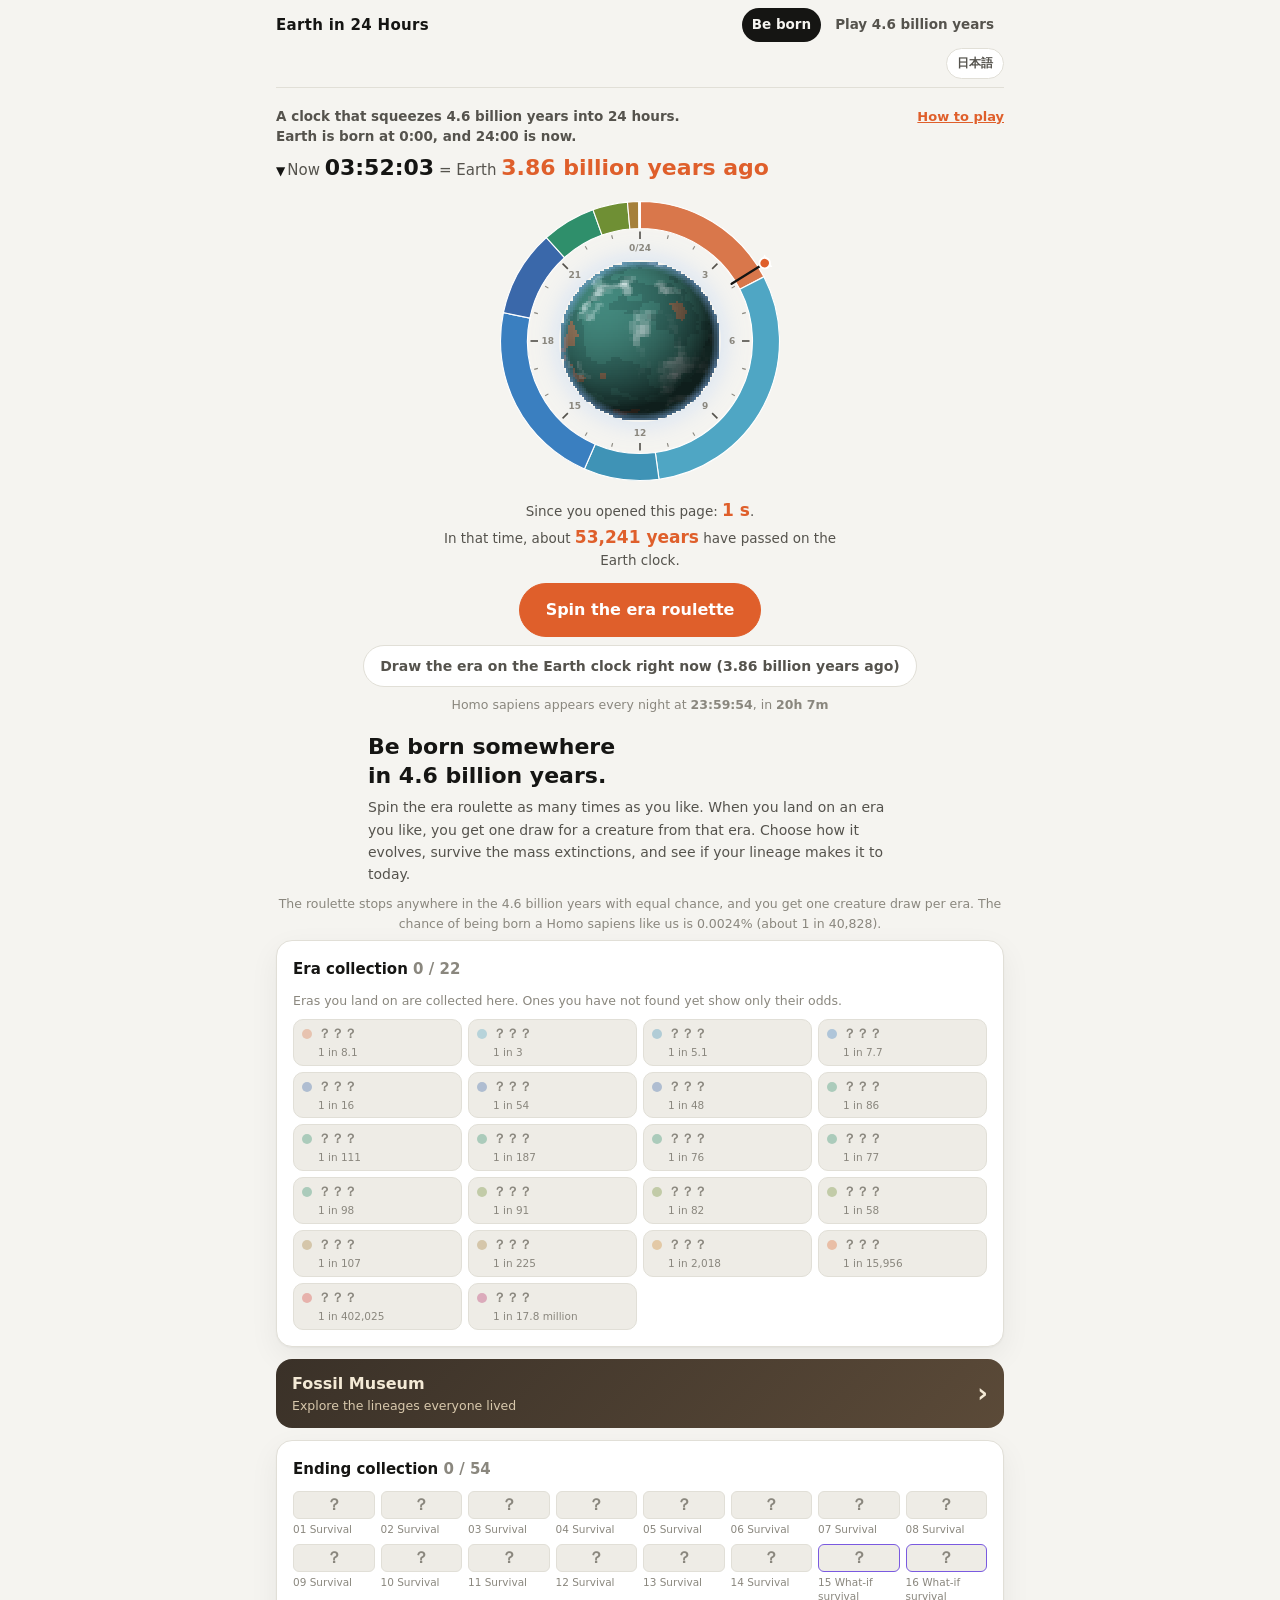
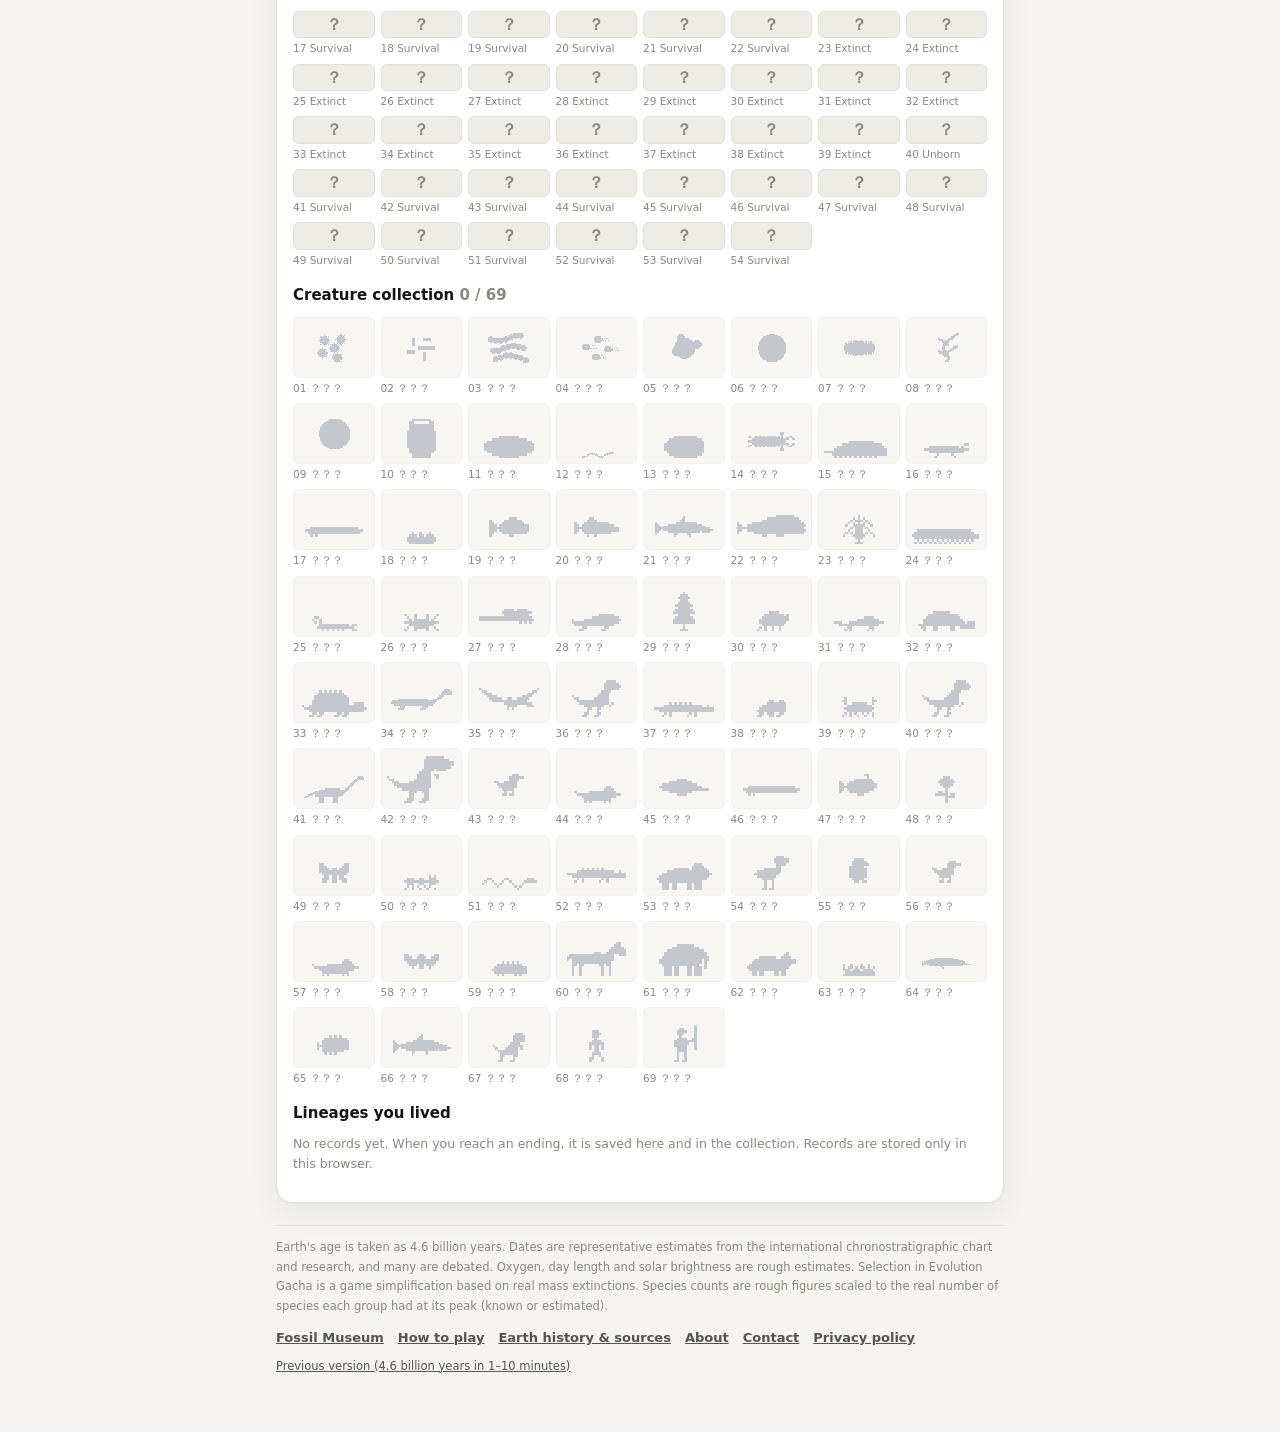
==== commit 5f965b69: "「地球をさかのぼる」の音をアンビエント音楽に：移り変わる和音と鈴の音と残響、深いほど低く、今へ戻ると上がる Co-Authored-By: Claude Opus 5.5 <noreply@anthr" ====
--- a/index.html
+++ b/index.html
@@ -2,7 +2,7 @@
 <html lang="ja">
 <head>
 <meta charset="utf-8">
-<script src="move.js?v=202610272008"></script>
+<script src="move.js?v=202610272023"></script>
 <link rel="canonical" href="https://earth24h.com/">
 <meta name="viewport" content="width=device-width, initial-scale=1">
 <title>地球の24時間</title>
@@ -1190,13 +1190,13 @@
   </footer>
 </div>
 
-<script src="i18n.js?v=202610272008"></script>
-<script src="data.js?v=202610272008"></script>
-<script src="scenes.js?v=202610272008"></script>
-<script src="globe.js?v=202610272008"></script>
-<script src="evo.js?v=202610272008"></script>
-<script src="lang-en.js?v=202610272008"></script>
-<script src="story.js?v=202610272008"></script>
-<script src="app.js?v=202610272008"></script>
+<script src="i18n.js?v=202610272023"></script>
+<script src="data.js?v=202610272023"></script>
+<script src="scenes.js?v=202610272023"></script>
+<script src="globe.js?v=202610272023"></script>
+<script src="evo.js?v=202610272023"></script>
+<script src="lang-en.js?v=202610272023"></script>
+<script src="story.js?v=202610272023"></script>
+<script src="app.js?v=202610272023"></script>
 </body>
 </html>
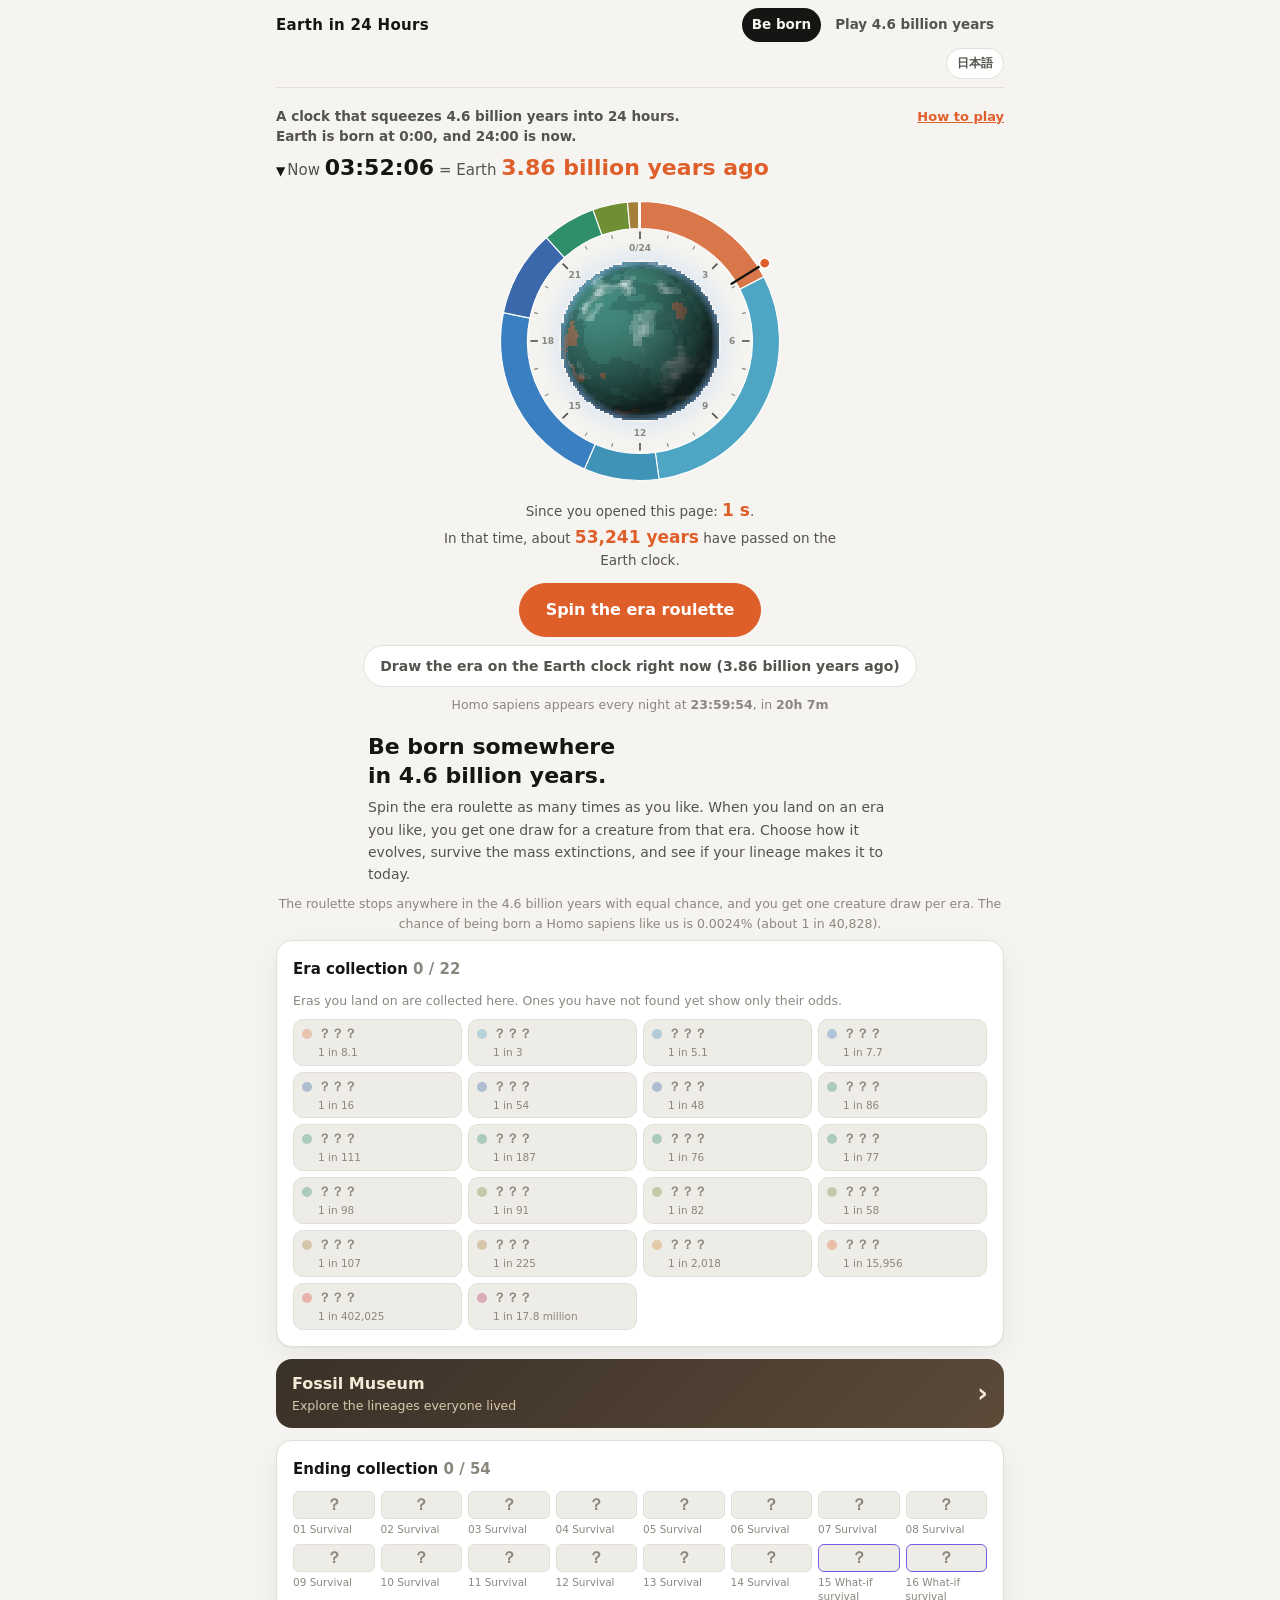
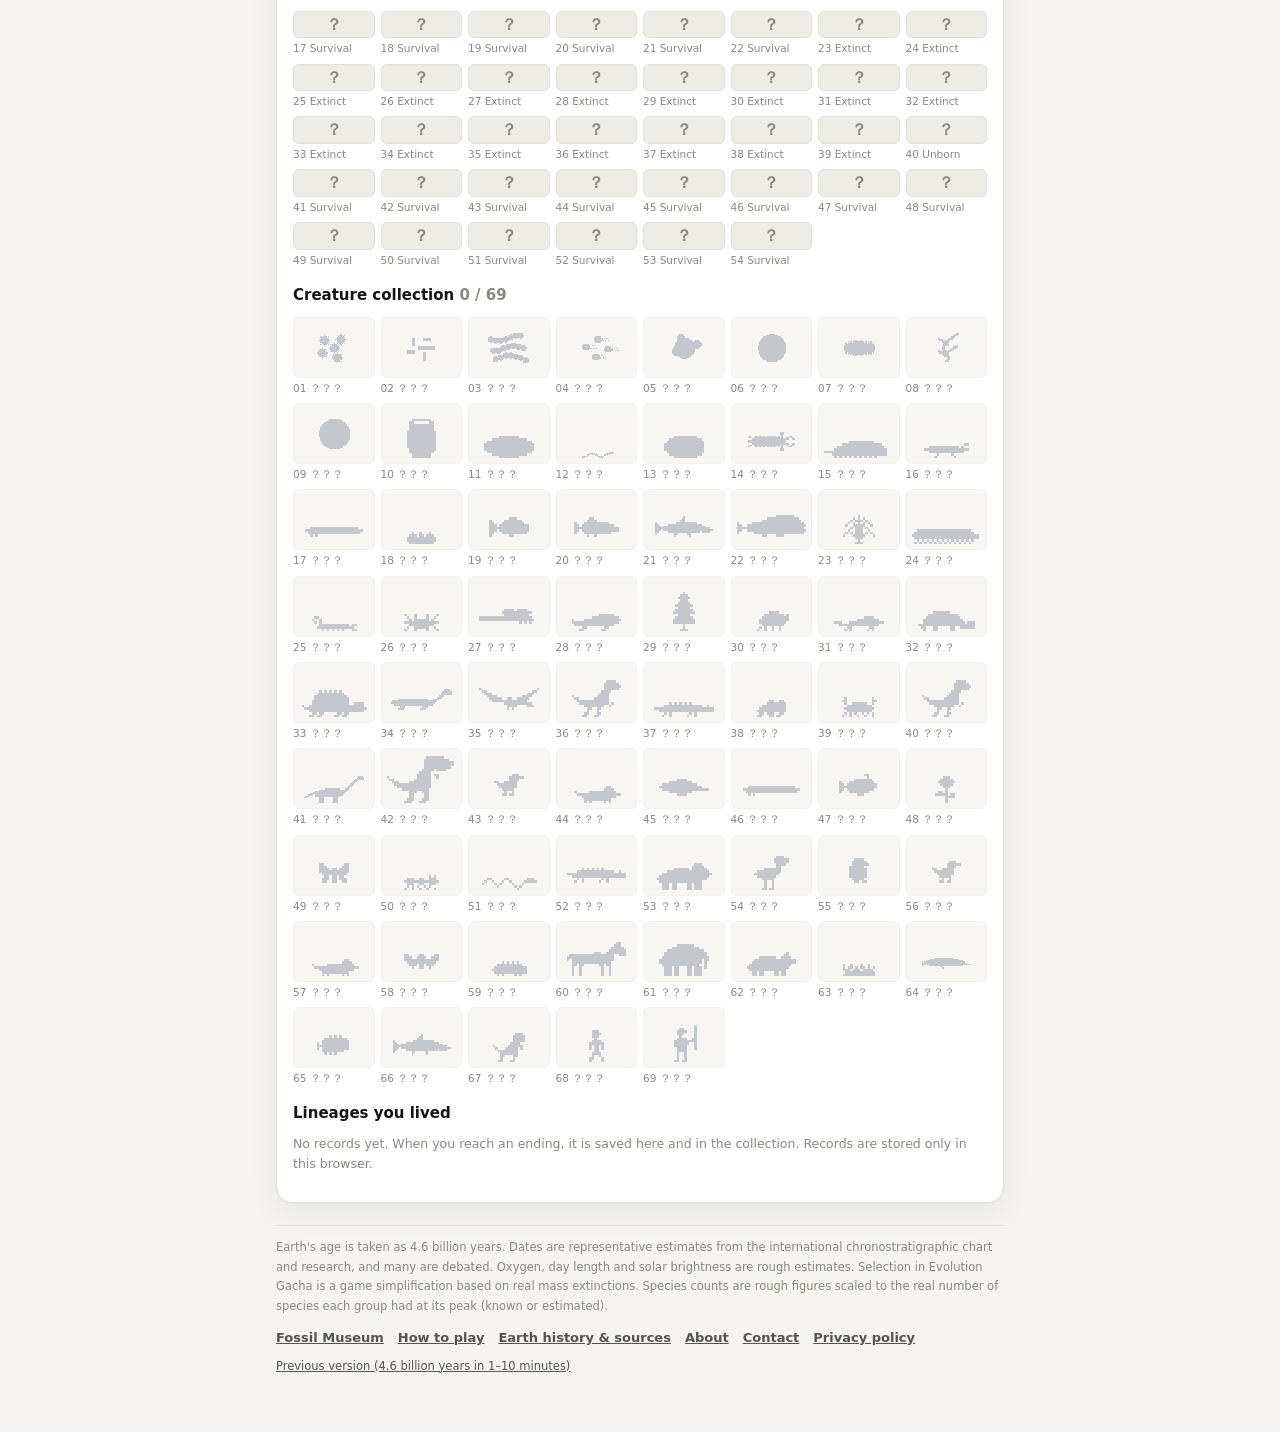
==== commit 47ecb4a0: "「地球をさかのぼる」を連続ズームに作り直す：画面にはいつも今からあなたのいる時点まで、×100の区切りをなくす - 段ごとの「最後の100年 →×100→…」をやめ、スクロールにつれて縮尺がなめらかに" ====
--- a/index.html
+++ b/index.html
@@ -2,7 +2,7 @@
 <html lang="ja">
 <head>
 <meta charset="utf-8">
-<script src="move.js?v=202610272023"></script>
+<script src="move.js?v=202610272036"></script>
 <link rel="canonical" href="https://earth24h.com/">
 <meta name="viewport" content="width=device-width, initial-scale=1">
 <title>地球の24時間</title>
@@ -1190,13 +1190,13 @@
   </footer>
 </div>
 
-<script src="i18n.js?v=202610272023"></script>
-<script src="data.js?v=202610272023"></script>
-<script src="scenes.js?v=202610272023"></script>
-<script src="globe.js?v=202610272023"></script>
-<script src="evo.js?v=202610272023"></script>
-<script src="lang-en.js?v=202610272023"></script>
-<script src="story.js?v=202610272023"></script>
-<script src="app.js?v=202610272023"></script>
+<script src="i18n.js?v=202610272036"></script>
+<script src="data.js?v=202610272036"></script>
+<script src="scenes.js?v=202610272036"></script>
+<script src="globe.js?v=202610272036"></script>
+<script src="evo.js?v=202610272036"></script>
+<script src="lang-en.js?v=202610272036"></script>
+<script src="story.js?v=202610272036"></script>
+<script src="app.js?v=202610272036"></script>
 </body>
 </html>
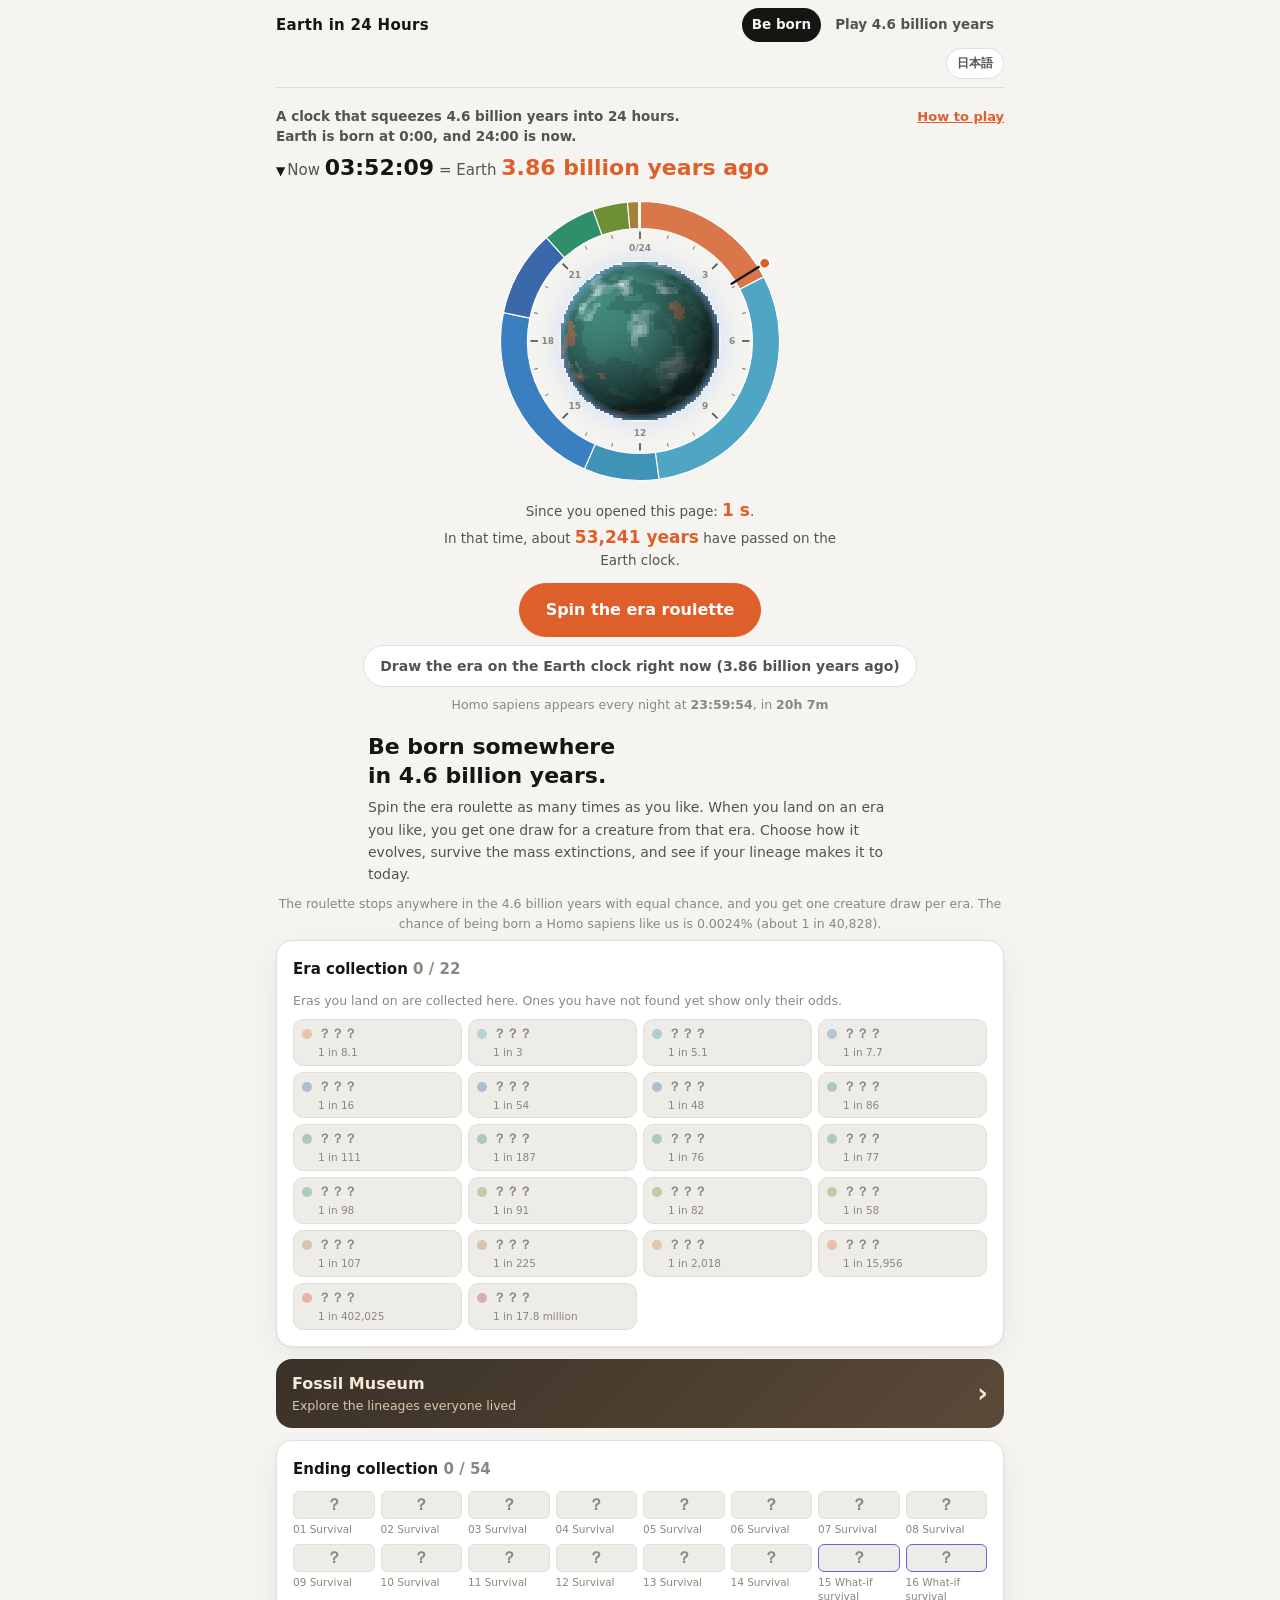
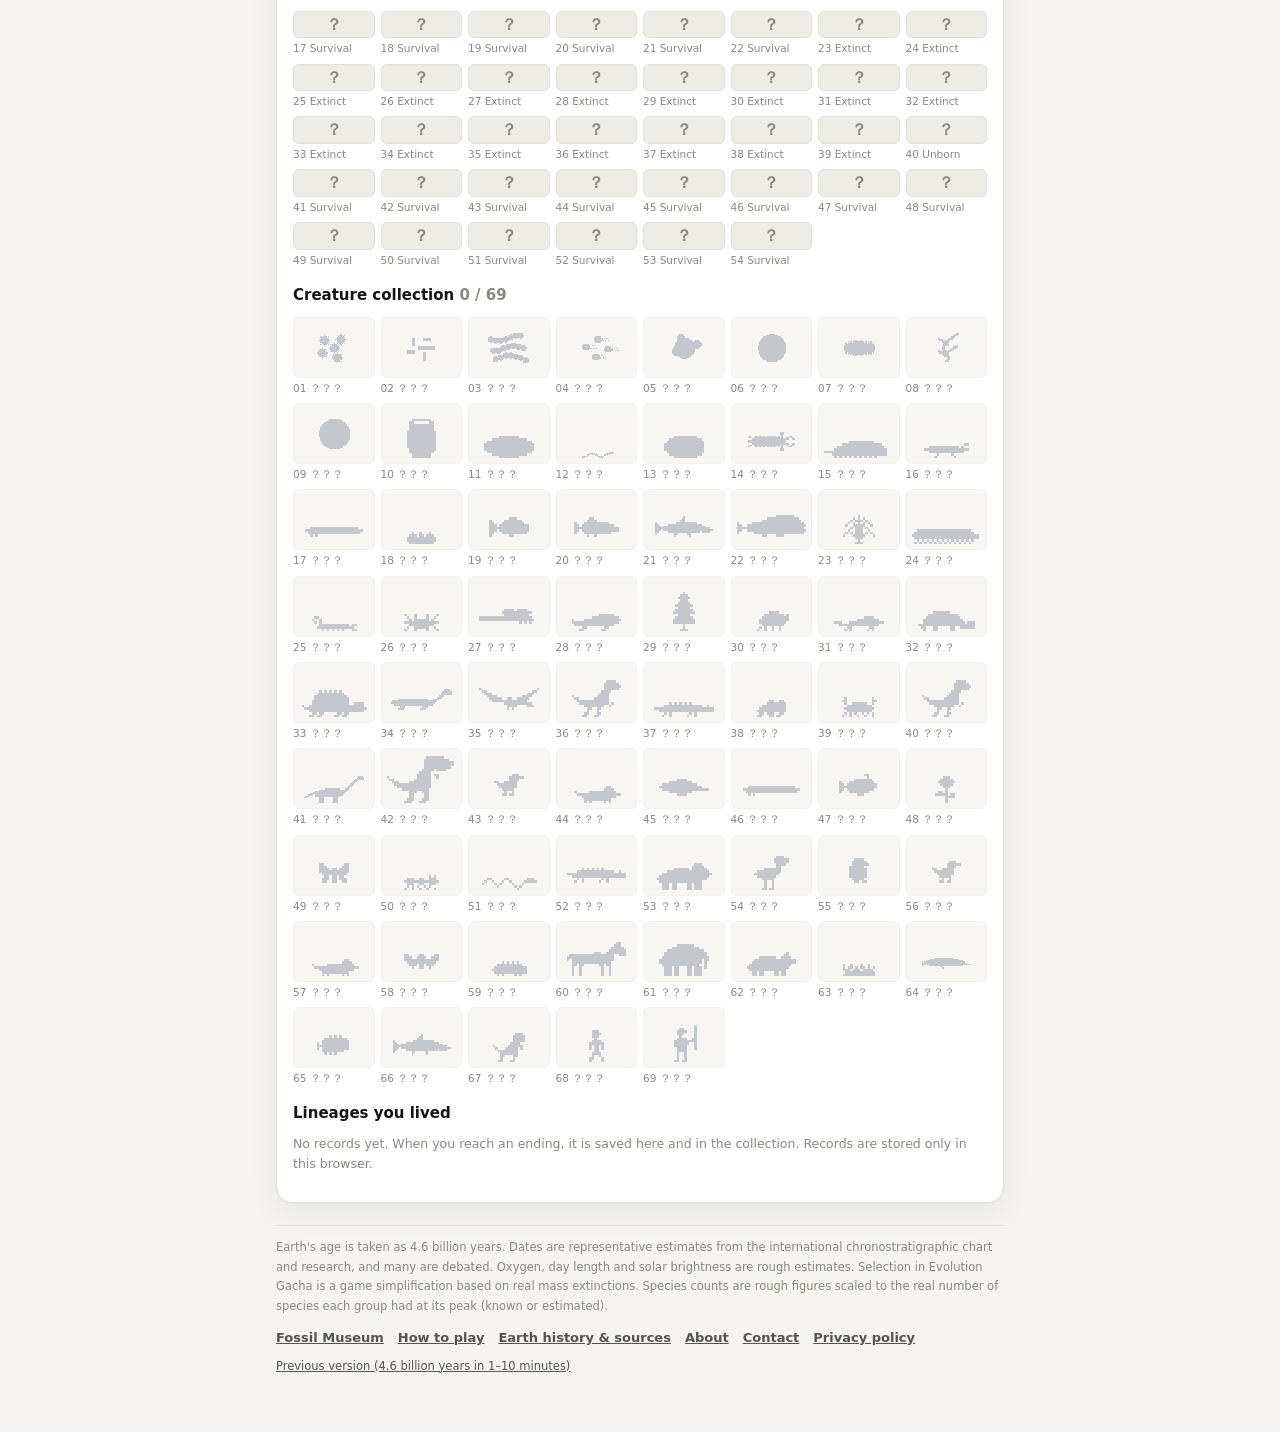
==== commit 0d4931f8: "「地球をさかのぼる」を1年の縮尺から始める：先月・お正月・1年前の今日・10年前のあなた、金の目印は廃止 - はじめの画面は1年（目盛りは月）。まず自分の時間から - あなた自身の時間を金色で（お正月" ====
--- a/index.html
+++ b/index.html
@@ -2,7 +2,7 @@
 <html lang="ja">
 <head>
 <meta charset="utf-8">
-<script src="move.js?v=202610272036"></script>
+<script src="move.js?v=202610272052"></script>
 <link rel="canonical" href="https://earth24h.com/">
 <meta name="viewport" content="width=device-width, initial-scale=1">
 <title>地球の24時間</title>
@@ -1190,13 +1190,13 @@
   </footer>
 </div>
 
-<script src="i18n.js?v=202610272036"></script>
-<script src="data.js?v=202610272036"></script>
-<script src="scenes.js?v=202610272036"></script>
-<script src="globe.js?v=202610272036"></script>
-<script src="evo.js?v=202610272036"></script>
-<script src="lang-en.js?v=202610272036"></script>
-<script src="story.js?v=202610272036"></script>
-<script src="app.js?v=202610272036"></script>
+<script src="i18n.js?v=202610272052"></script>
+<script src="data.js?v=202610272052"></script>
+<script src="scenes.js?v=202610272052"></script>
+<script src="globe.js?v=202610272052"></script>
+<script src="evo.js?v=202610272052"></script>
+<script src="lang-en.js?v=202610272052"></script>
+<script src="story.js?v=202610272052"></script>
+<script src="app.js?v=202610272052"></script>
 </body>
 </html>
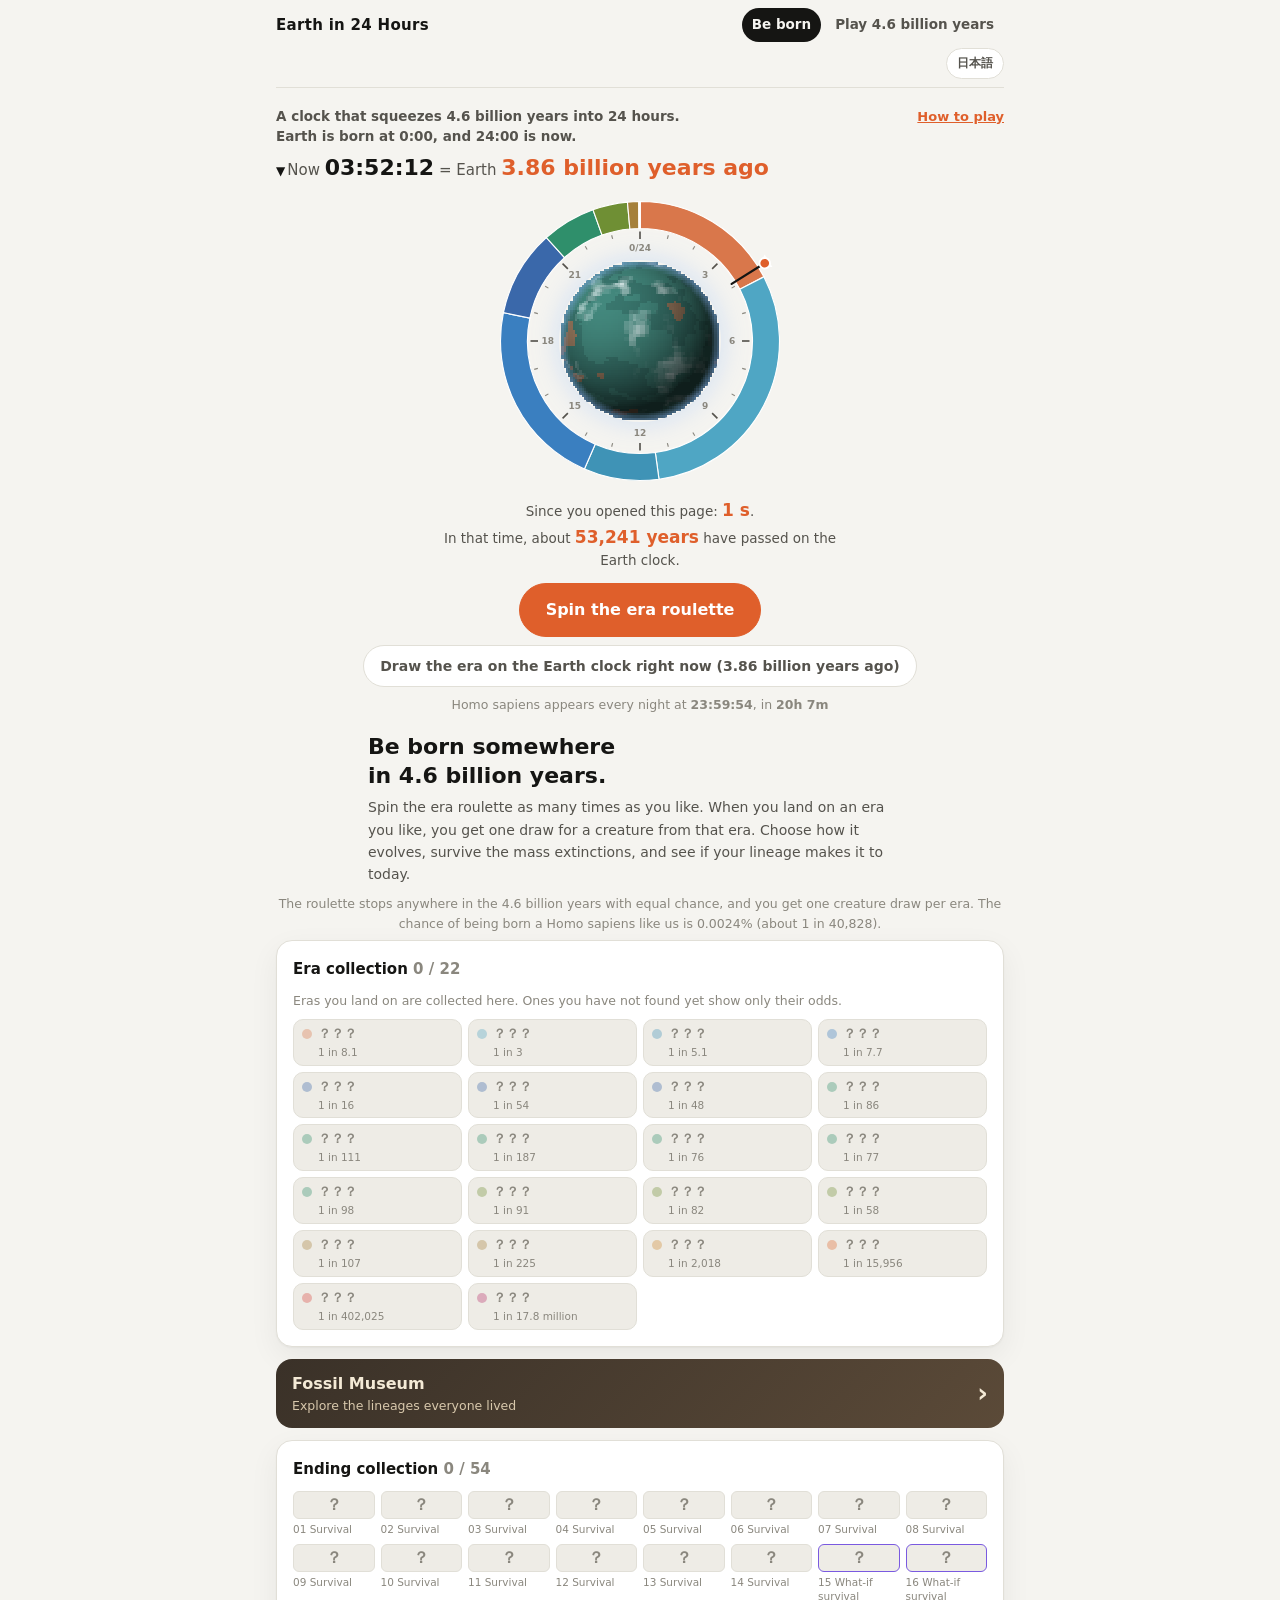
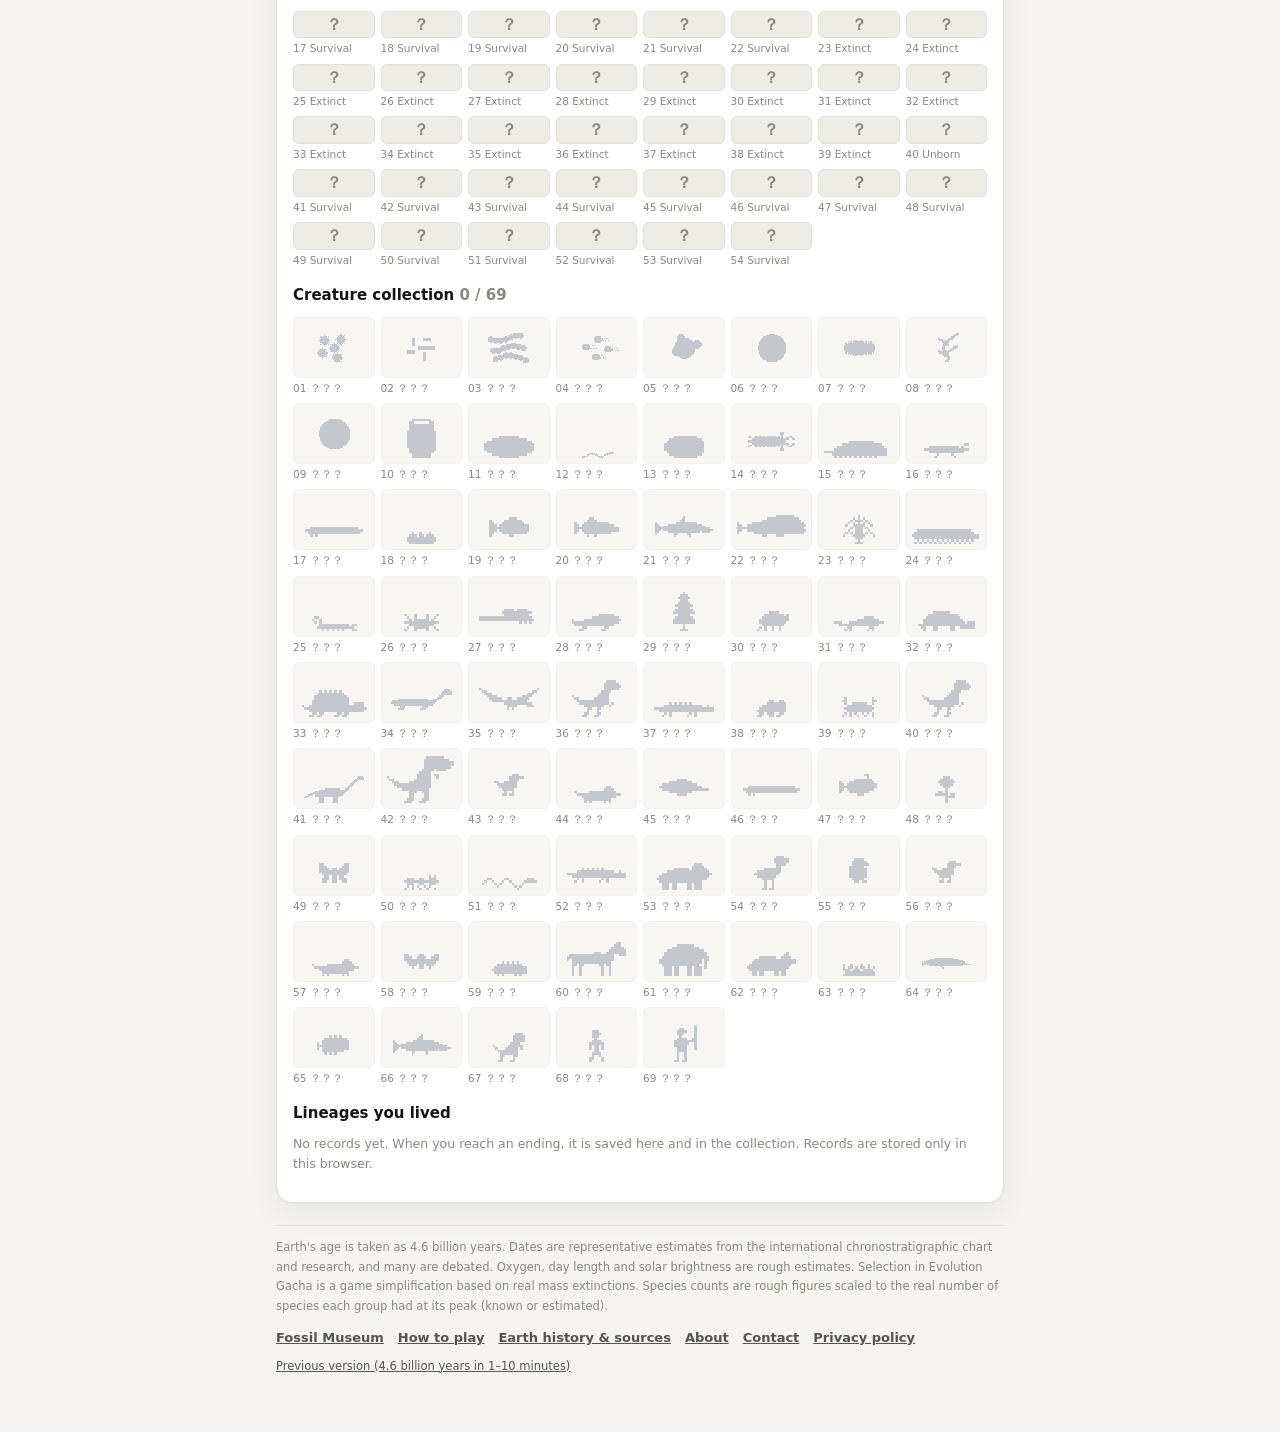
==== commit 8faa3e37: "「地球をさかのぼる」：序盤に自分の時間とみんなの思い出を足す・スクロールの速さを継ぎ目なく・宇宙へ引く演出が出ていなかったのを直す - 去年の夏・5年前／20年前のあなた・祖父母が子どもだったころ・今" ====
--- a/index.html
+++ b/index.html
@@ -2,7 +2,7 @@
 <html lang="ja">
 <head>
 <meta charset="utf-8">
-<script src="move.js?v=202610272052"></script>
+<script src="move.js?v=202610272133"></script>
 <link rel="canonical" href="https://earth24h.com/">
 <meta name="viewport" content="width=device-width, initial-scale=1">
 <title>地球の24時間</title>
@@ -1190,13 +1190,13 @@
   </footer>
 </div>
 
-<script src="i18n.js?v=202610272052"></script>
-<script src="data.js?v=202610272052"></script>
-<script src="scenes.js?v=202610272052"></script>
-<script src="globe.js?v=202610272052"></script>
-<script src="evo.js?v=202610272052"></script>
-<script src="lang-en.js?v=202610272052"></script>
-<script src="story.js?v=202610272052"></script>
-<script src="app.js?v=202610272052"></script>
+<script src="i18n.js?v=202610272133"></script>
+<script src="data.js?v=202610272133"></script>
+<script src="scenes.js?v=202610272133"></script>
+<script src="globe.js?v=202610272133"></script>
+<script src="evo.js?v=202610272133"></script>
+<script src="lang-en.js?v=202610272133"></script>
+<script src="story.js?v=202610272133"></script>
+<script src="app.js?v=202610272133"></script>
 </body>
 </html>
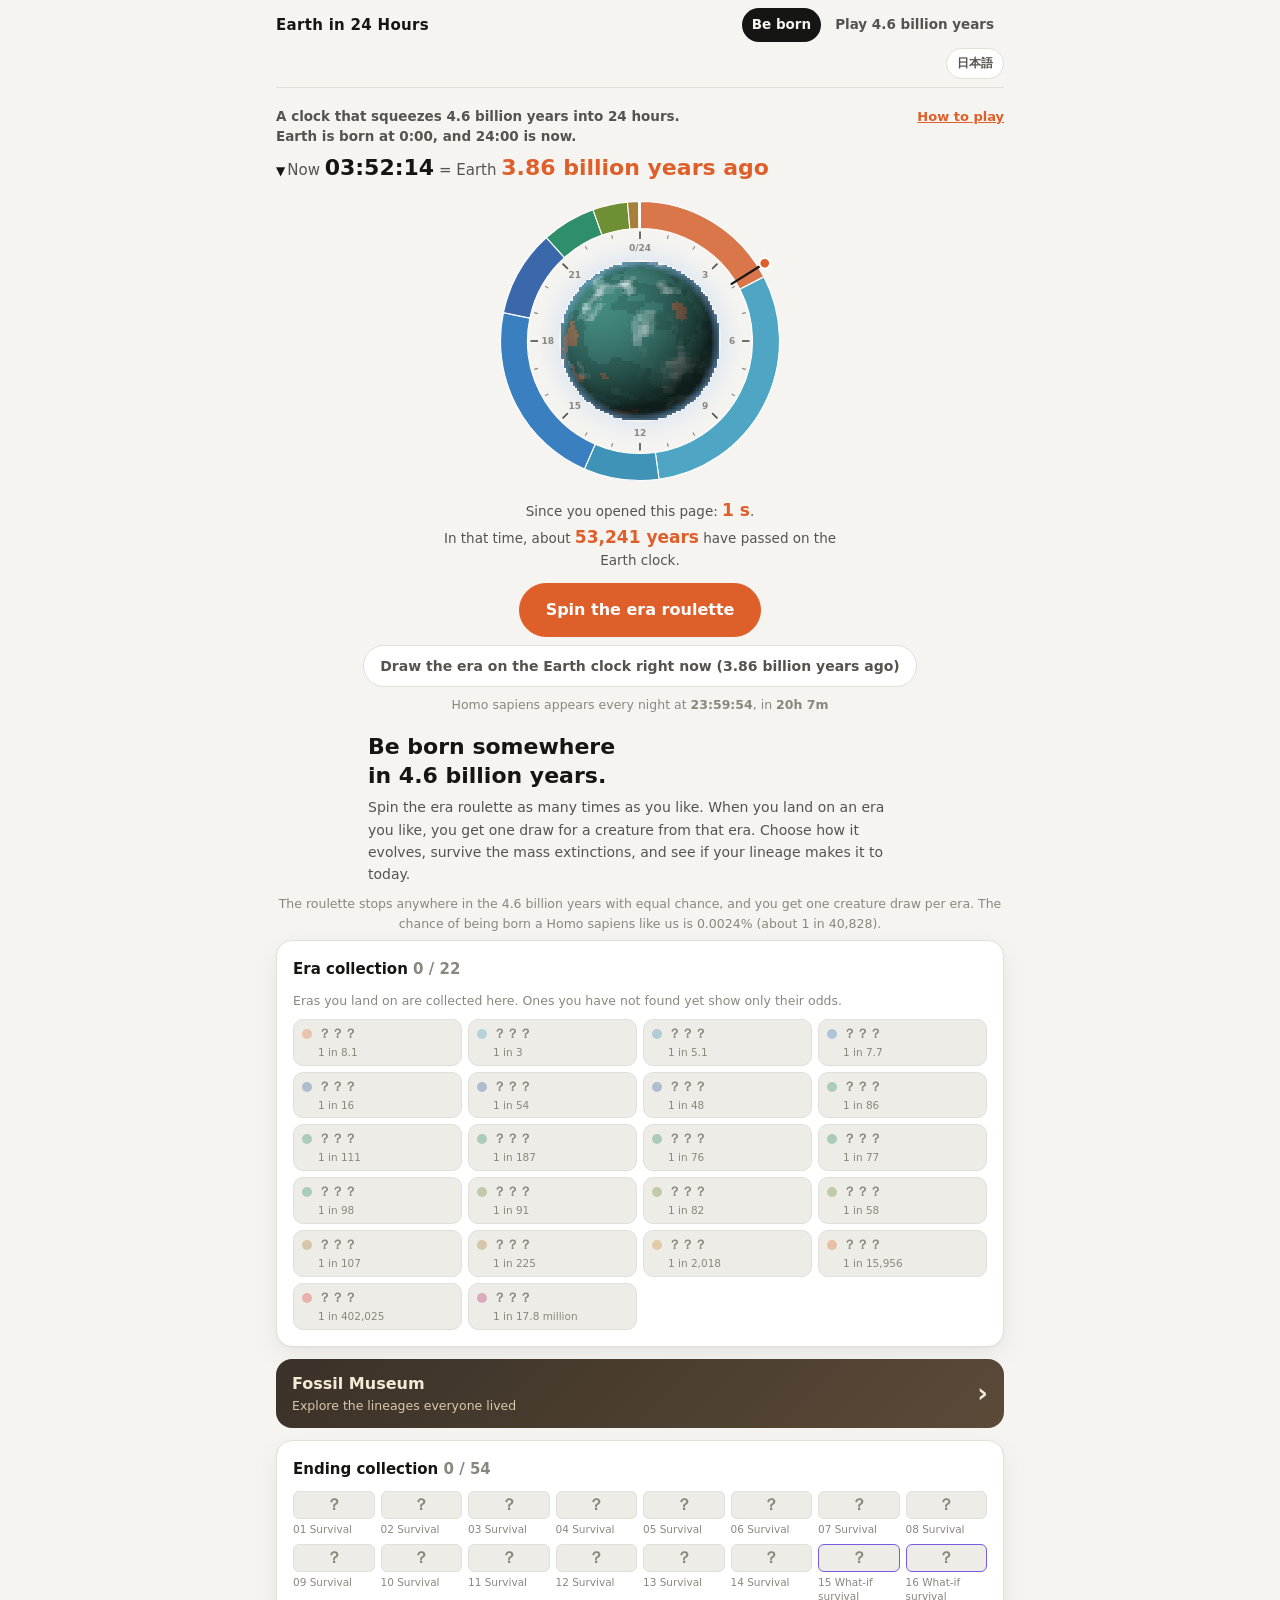
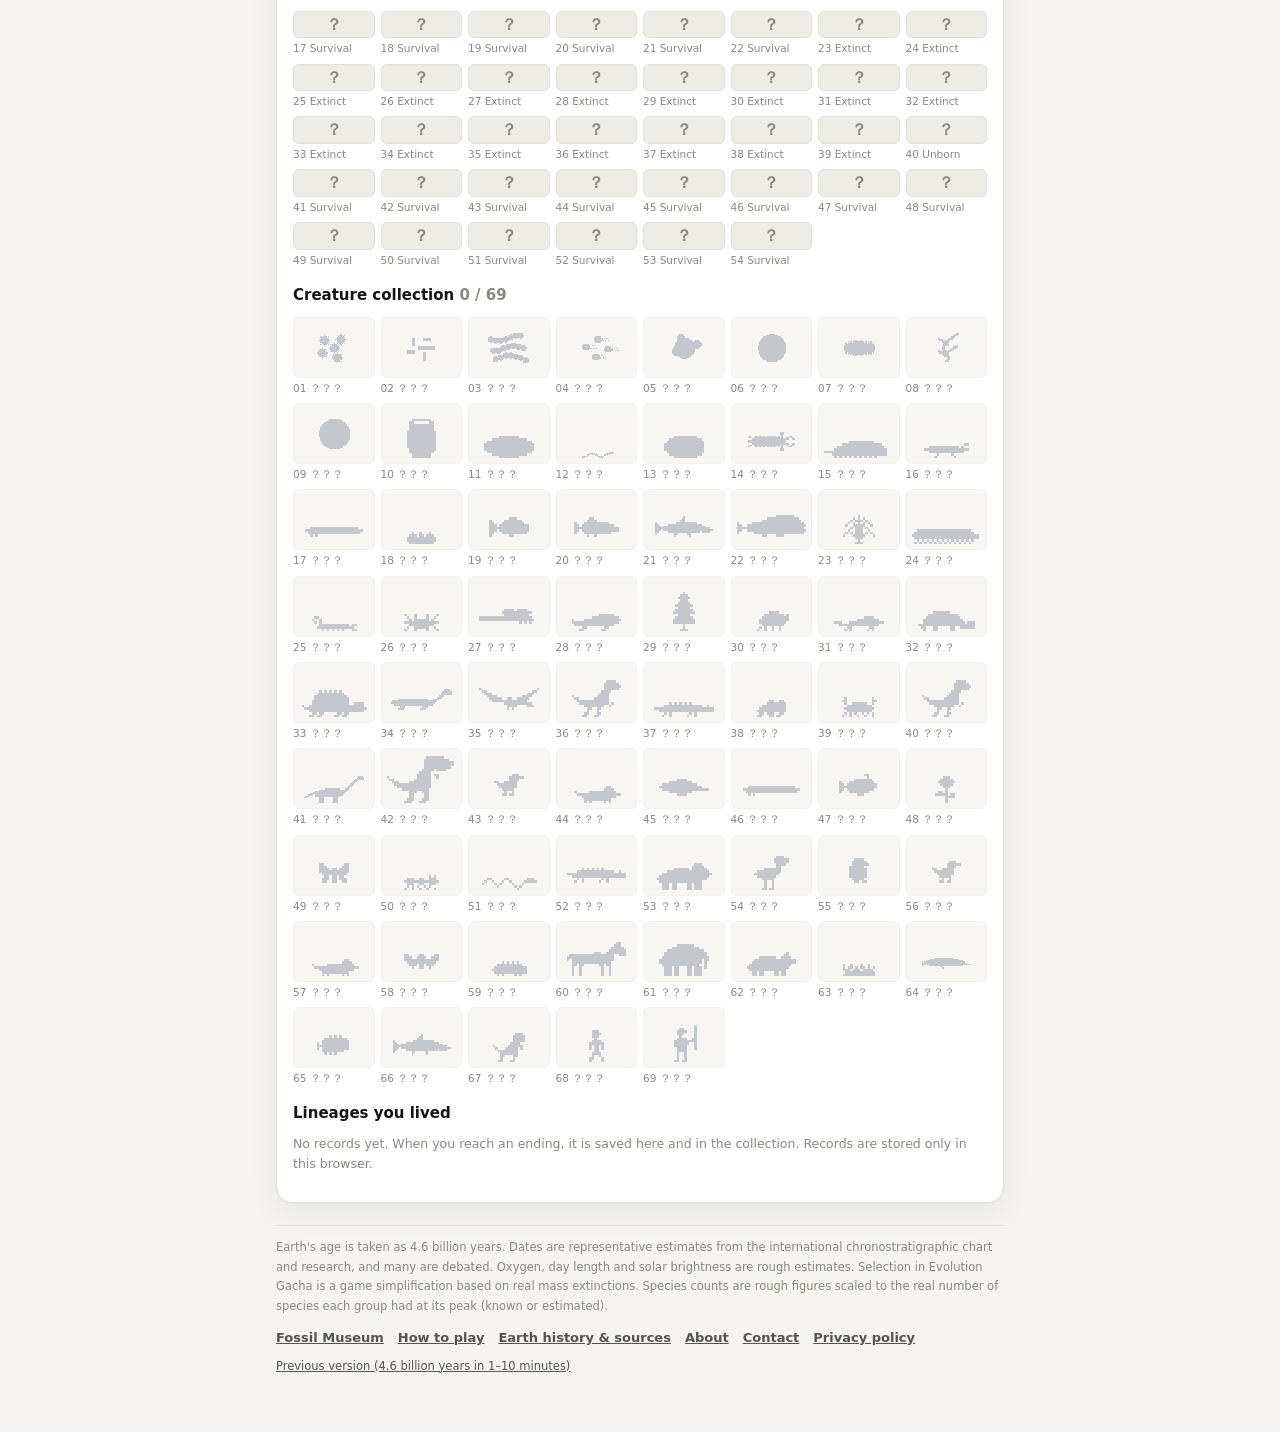
==== commit 49903c7f: "「地球をさかのぼる」：時計は大きい字と小さい字の境目の年に・最初の100年あまりをゆっくり・去年のクリスマス・「退屈な10億年」は入るところに - 地球時計・何年前・下の絵は、画面の上から55%（名前" ====
--- a/index.html
+++ b/index.html
@@ -2,7 +2,7 @@
 <html lang="ja">
 <head>
 <meta charset="utf-8">
-<script src="move.js?v=202610272133"></script>
+<script src="move.js?v=202610272155"></script>
 <link rel="canonical" href="https://earth24h.com/">
 <meta name="viewport" content="width=device-width, initial-scale=1">
 <title>地球の24時間</title>
@@ -1190,13 +1190,13 @@
   </footer>
 </div>
 
-<script src="i18n.js?v=202610272133"></script>
-<script src="data.js?v=202610272133"></script>
-<script src="scenes.js?v=202610272133"></script>
-<script src="globe.js?v=202610272133"></script>
-<script src="evo.js?v=202610272133"></script>
-<script src="lang-en.js?v=202610272133"></script>
-<script src="story.js?v=202610272133"></script>
-<script src="app.js?v=202610272133"></script>
+<script src="i18n.js?v=202610272155"></script>
+<script src="data.js?v=202610272155"></script>
+<script src="scenes.js?v=202610272155"></script>
+<script src="globe.js?v=202610272155"></script>
+<script src="evo.js?v=202610272155"></script>
+<script src="lang-en.js?v=202610272155"></script>
+<script src="story.js?v=202610272155"></script>
+<script src="app.js?v=202610272155"></script>
 </body>
 </html>
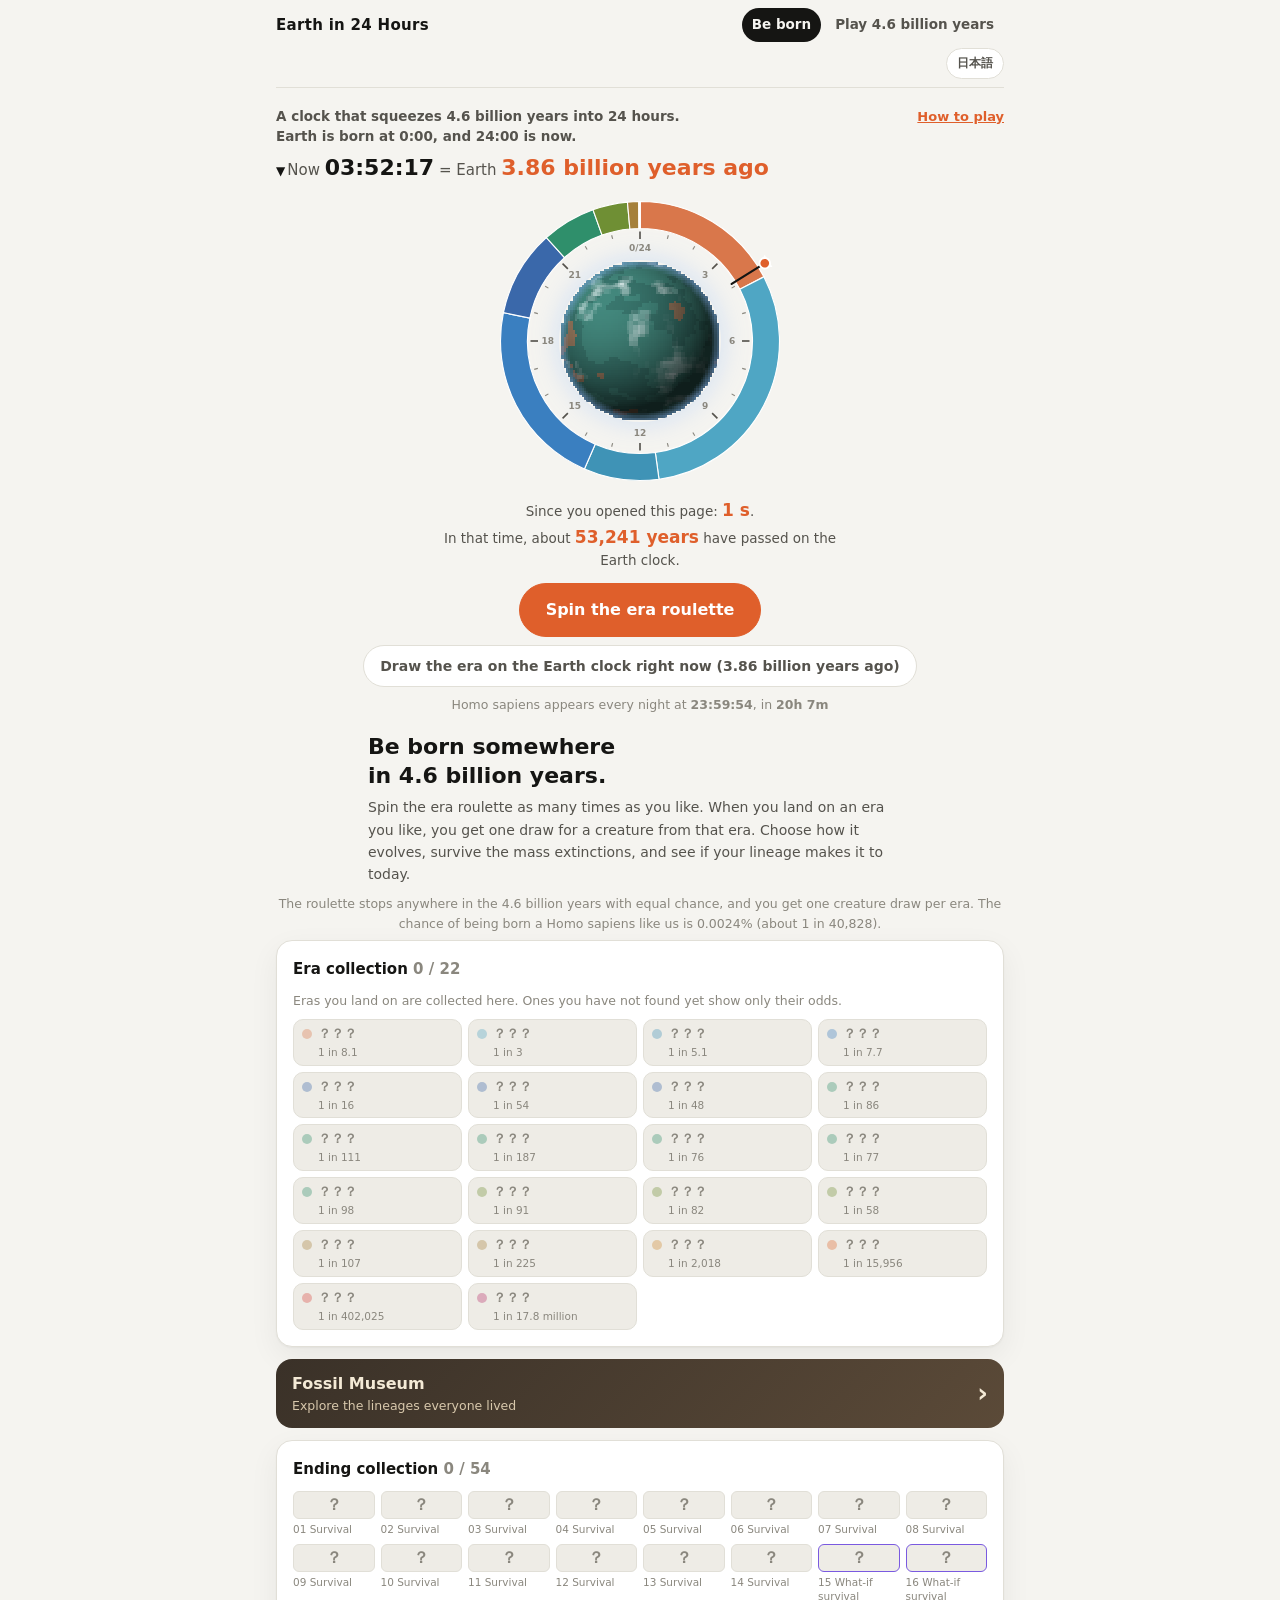
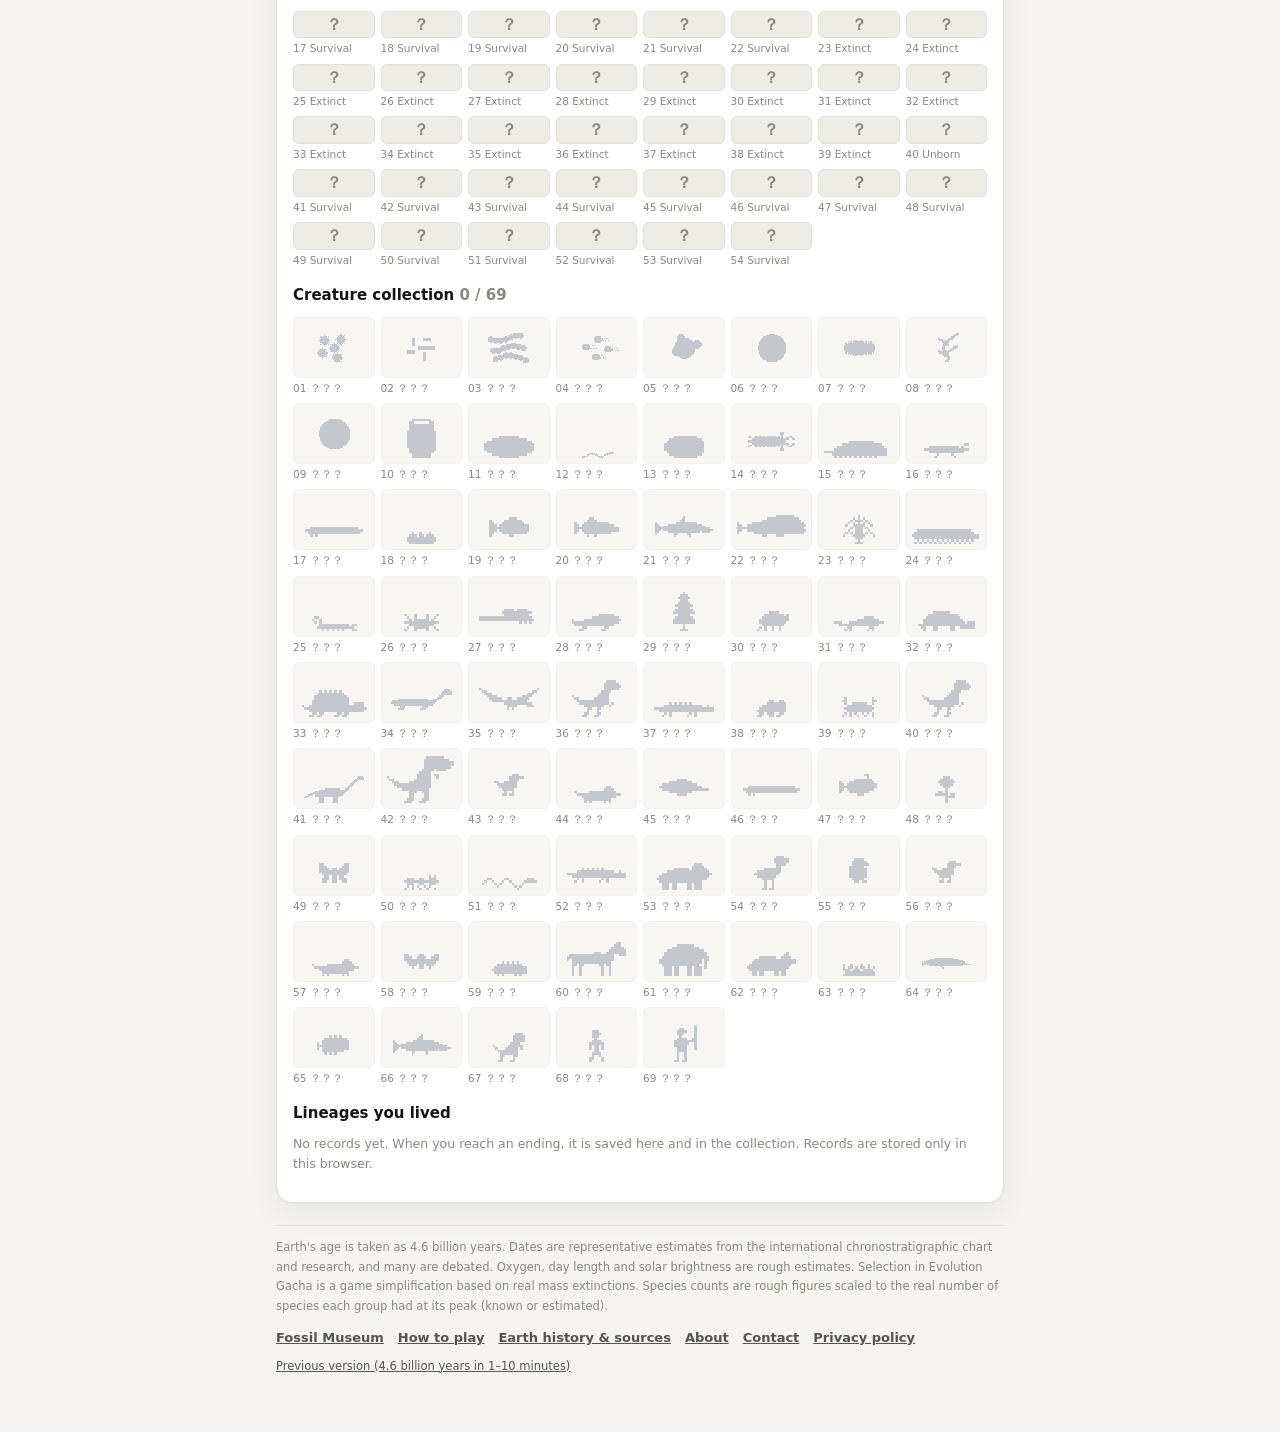
==== commit 23ac0437: "「地球をさかのぼる」：最初の120年あまりをさらにゆっくりに（約11画面→約24画面、1画面ごとに約×1.24） Co-Authored-By: Claude Opus 5.5 <noreply@an" ====
--- a/index.html
+++ b/index.html
@@ -2,7 +2,7 @@
 <html lang="ja">
 <head>
 <meta charset="utf-8">
-<script src="move.js?v=202610272155"></script>
+<script src="move.js?v=202610280858"></script>
 <link rel="canonical" href="https://earth24h.com/">
 <meta name="viewport" content="width=device-width, initial-scale=1">
 <title>地球の24時間</title>
@@ -1190,13 +1190,13 @@
   </footer>
 </div>
 
-<script src="i18n.js?v=202610272155"></script>
-<script src="data.js?v=202610272155"></script>
-<script src="scenes.js?v=202610272155"></script>
-<script src="globe.js?v=202610272155"></script>
-<script src="evo.js?v=202610272155"></script>
-<script src="lang-en.js?v=202610272155"></script>
-<script src="story.js?v=202610272155"></script>
-<script src="app.js?v=202610272155"></script>
+<script src="i18n.js?v=202610280858"></script>
+<script src="data.js?v=202610280858"></script>
+<script src="scenes.js?v=202610280858"></script>
+<script src="globe.js?v=202610280858"></script>
+<script src="evo.js?v=202610280858"></script>
+<script src="lang-en.js?v=202610280858"></script>
+<script src="story.js?v=202610280858"></script>
+<script src="app.js?v=202610280858"></script>
 </body>
 </html>
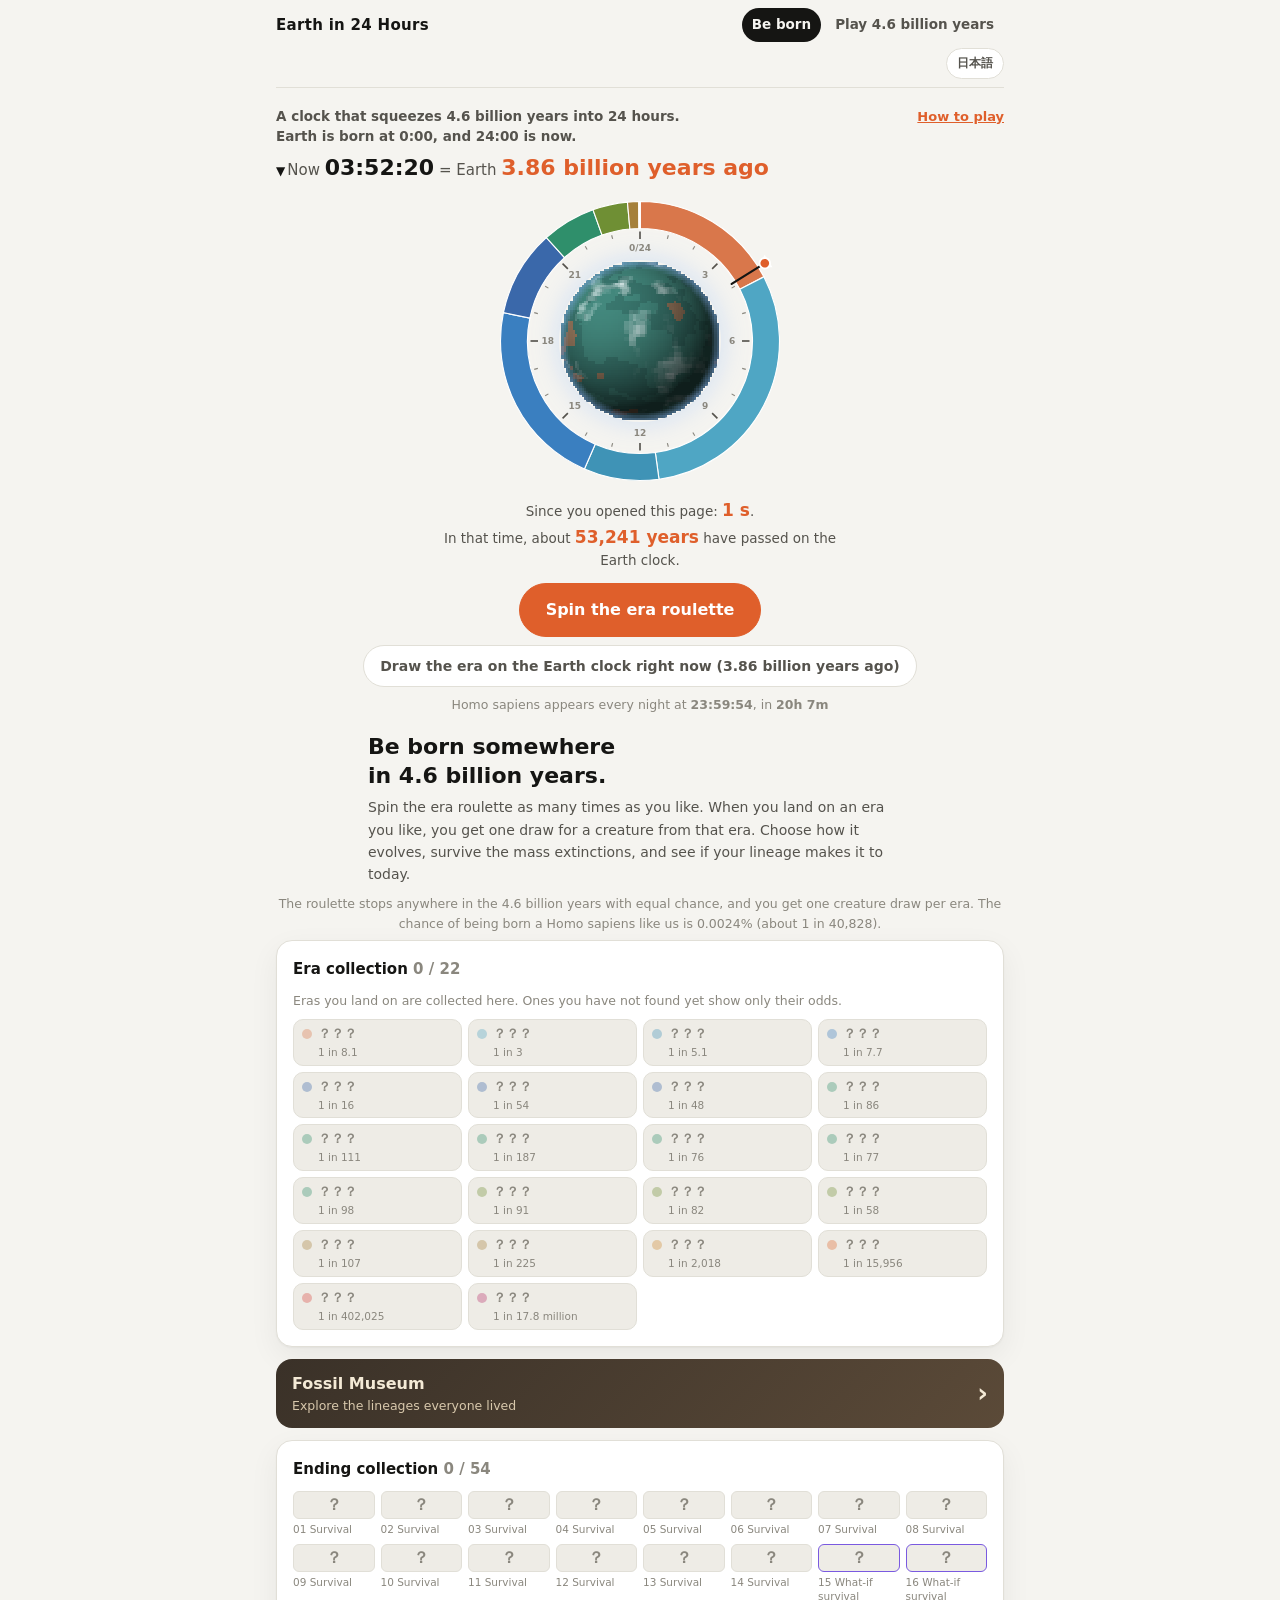
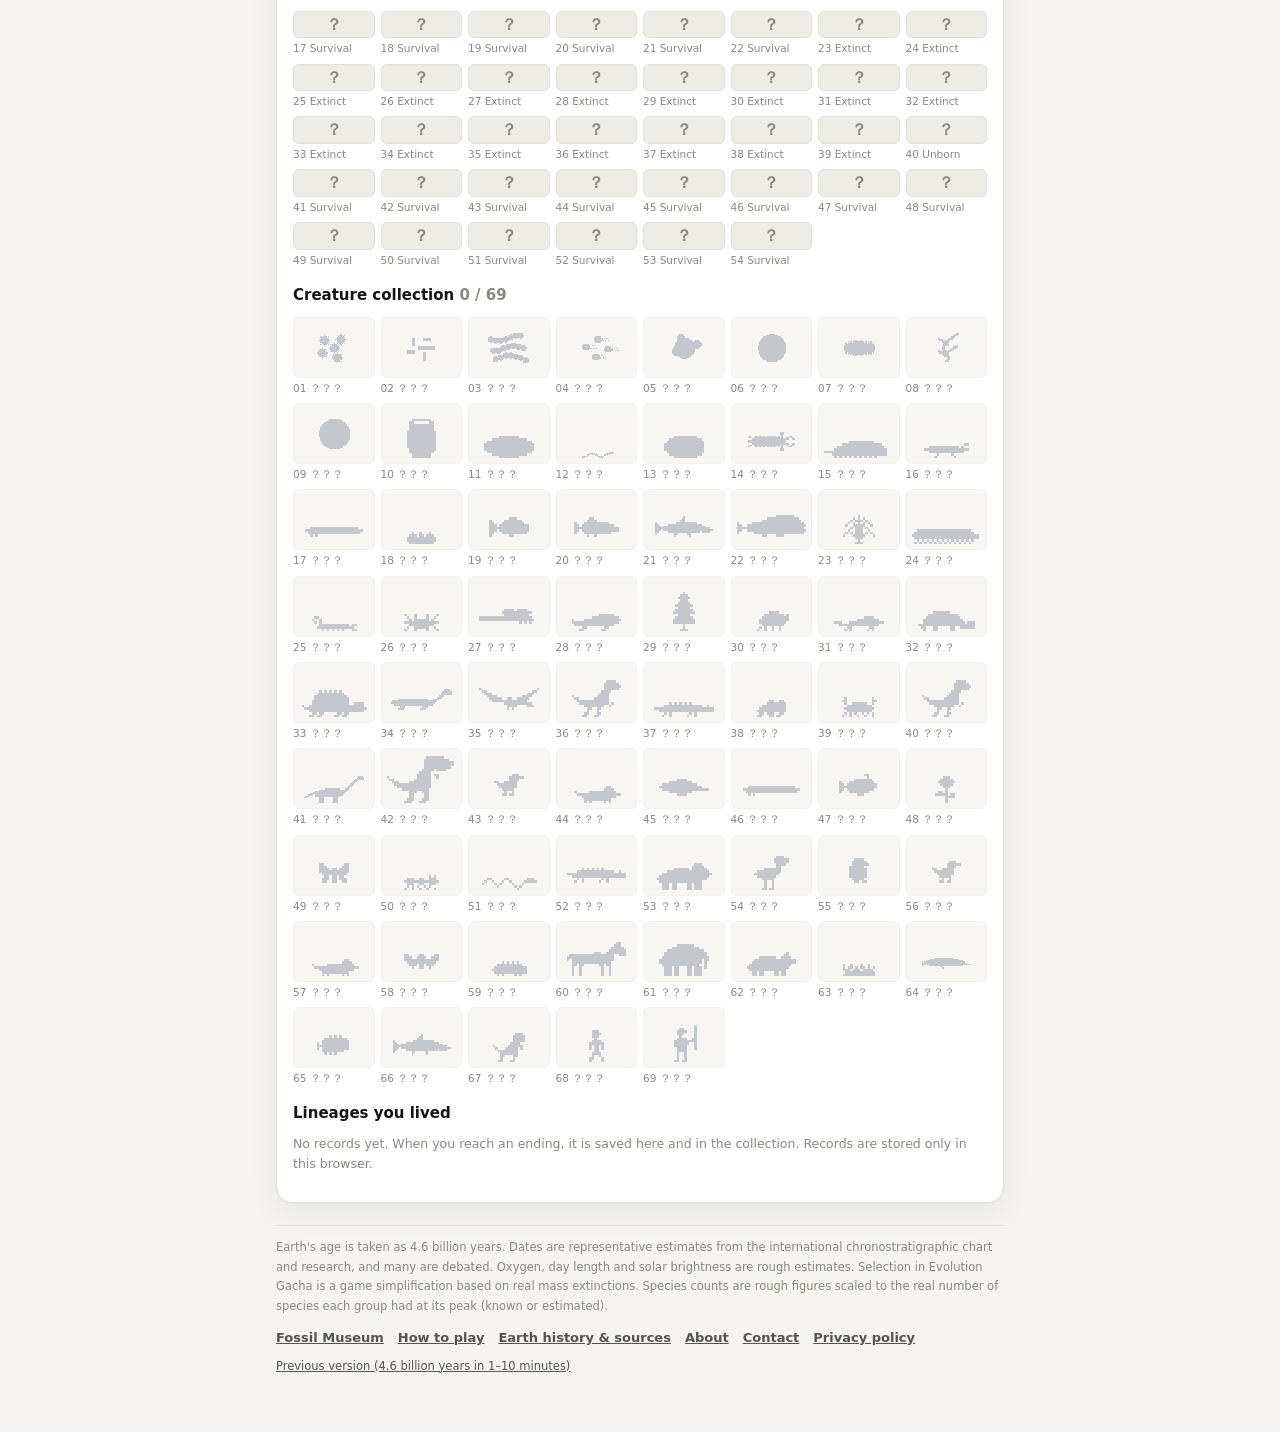
==== commit 02bd0fdb: "「地球をさかのぼる」：スクロールの速さを戻し、詰まったところは名前の行の間をあける・ゲームの項目を外す - 最初の100年あまりは約11画面に戻す（約24画面では文字の進みが遅く感じた） - 名前の行" ====
--- a/index.html
+++ b/index.html
@@ -2,7 +2,7 @@
 <html lang="ja">
 <head>
 <meta charset="utf-8">
-<script src="move.js?v=202610280858"></script>
+<script src="move.js?v=202610280903"></script>
 <link rel="canonical" href="https://earth24h.com/">
 <meta name="viewport" content="width=device-width, initial-scale=1">
 <title>地球の24時間</title>
@@ -1190,13 +1190,13 @@
   </footer>
 </div>
 
-<script src="i18n.js?v=202610280858"></script>
-<script src="data.js?v=202610280858"></script>
-<script src="scenes.js?v=202610280858"></script>
-<script src="globe.js?v=202610280858"></script>
-<script src="evo.js?v=202610280858"></script>
-<script src="lang-en.js?v=202610280858"></script>
-<script src="story.js?v=202610280858"></script>
-<script src="app.js?v=202610280858"></script>
+<script src="i18n.js?v=202610280903"></script>
+<script src="data.js?v=202610280903"></script>
+<script src="scenes.js?v=202610280903"></script>
+<script src="globe.js?v=202610280903"></script>
+<script src="evo.js?v=202610280903"></script>
+<script src="lang-en.js?v=202610280903"></script>
+<script src="story.js?v=202610280903"></script>
+<script src="app.js?v=202610280903"></script>
 </body>
 </html>
